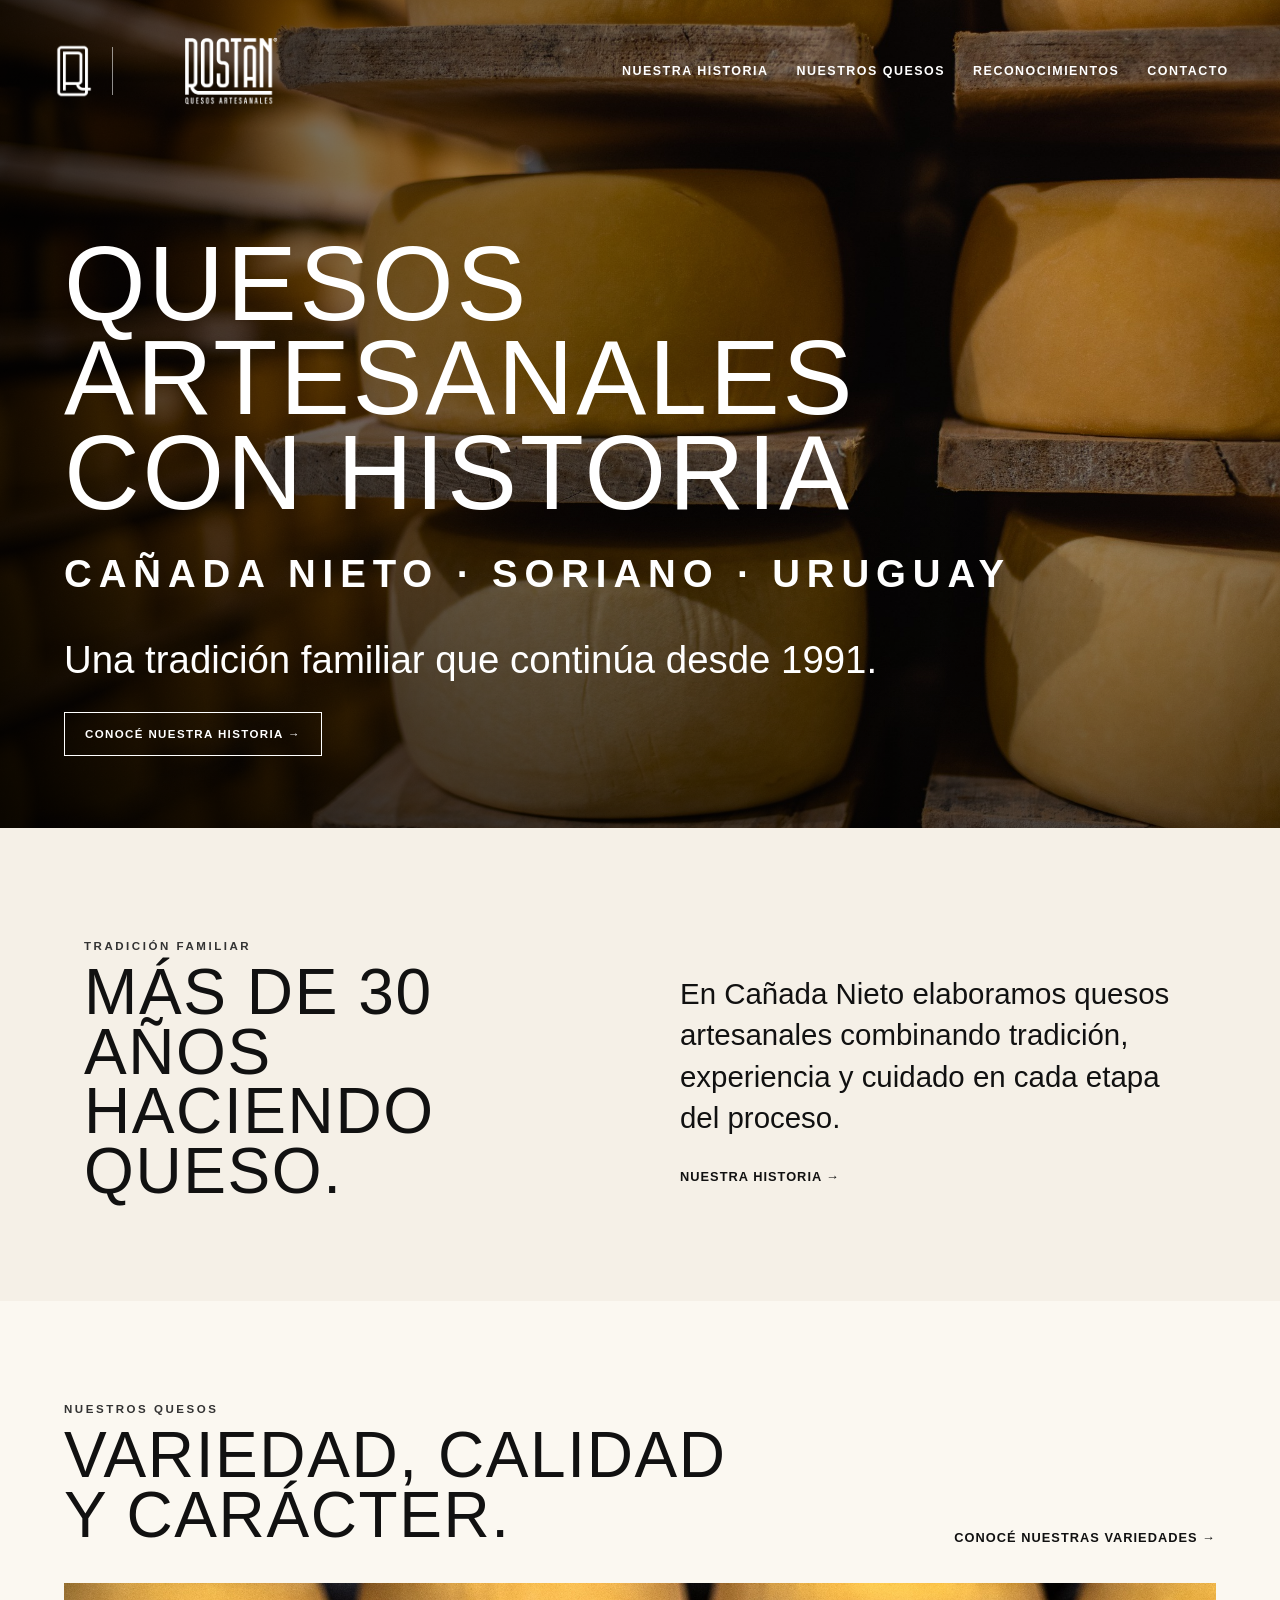
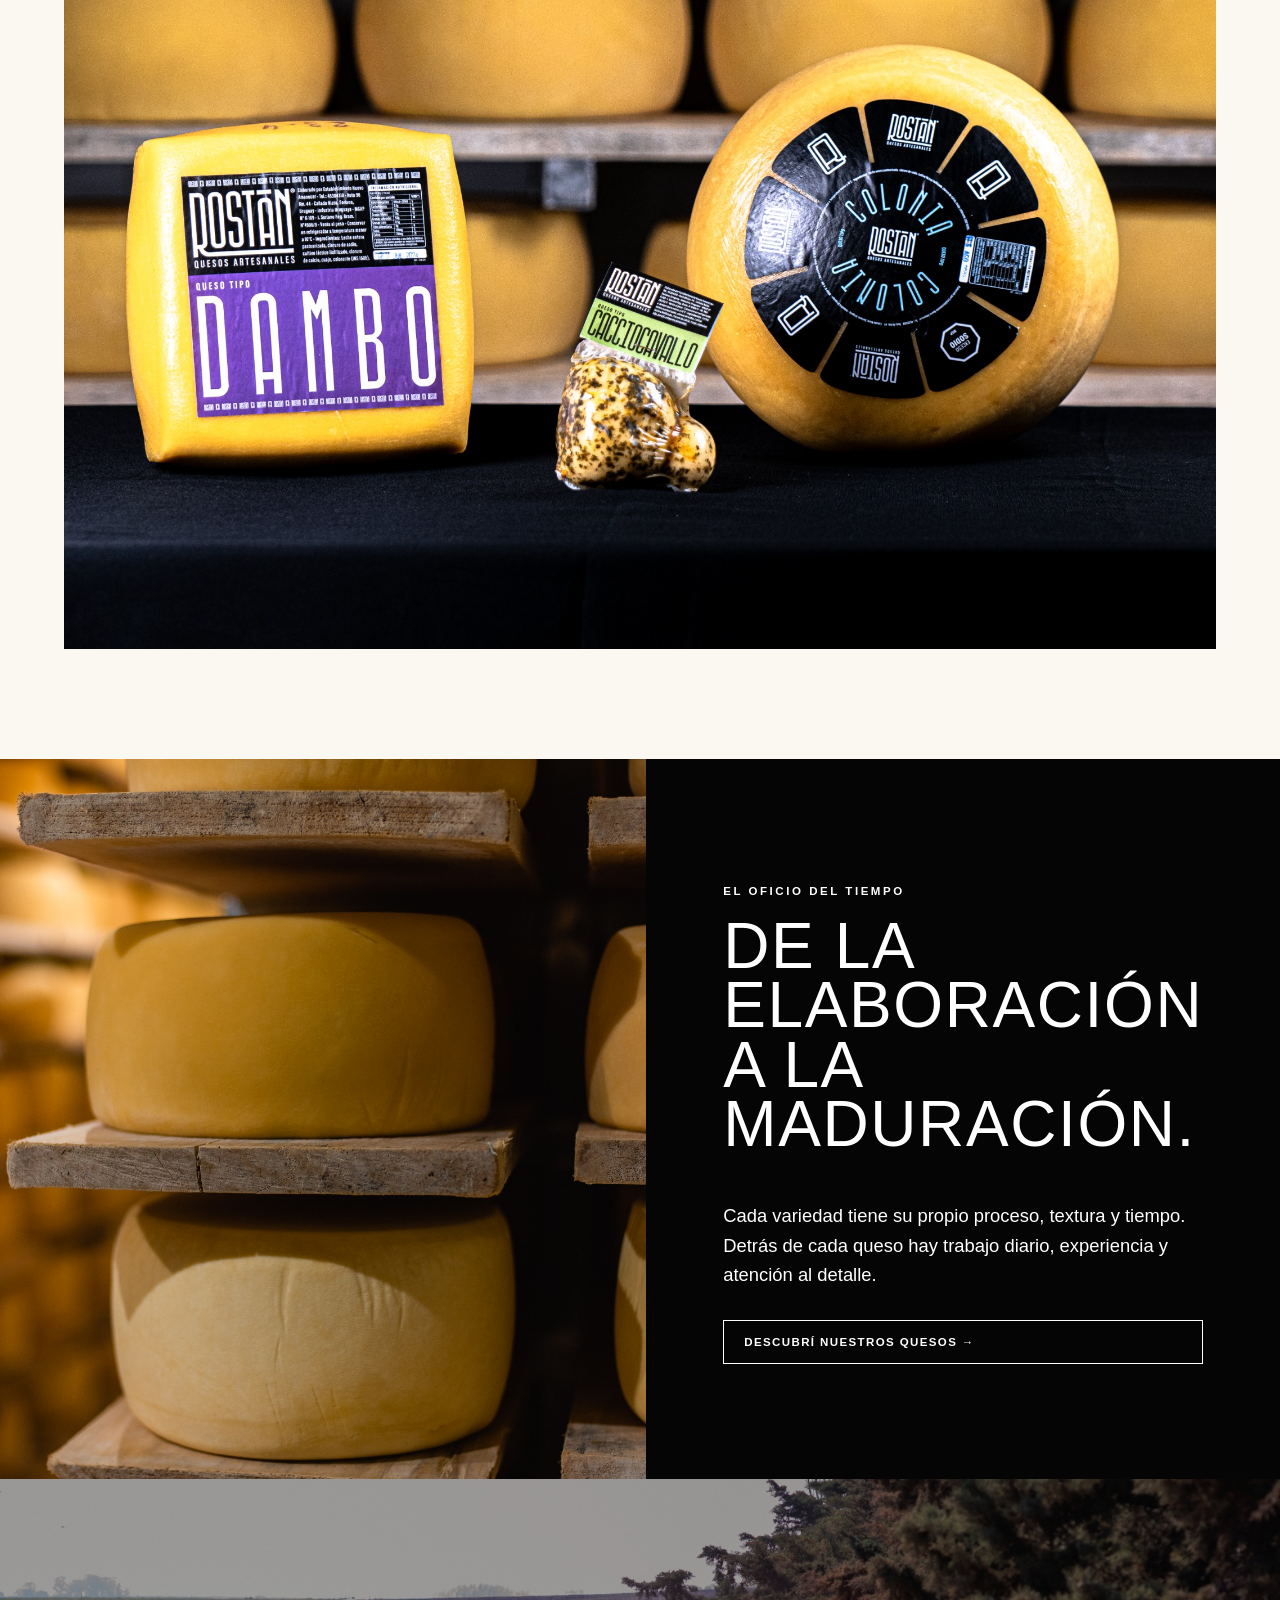
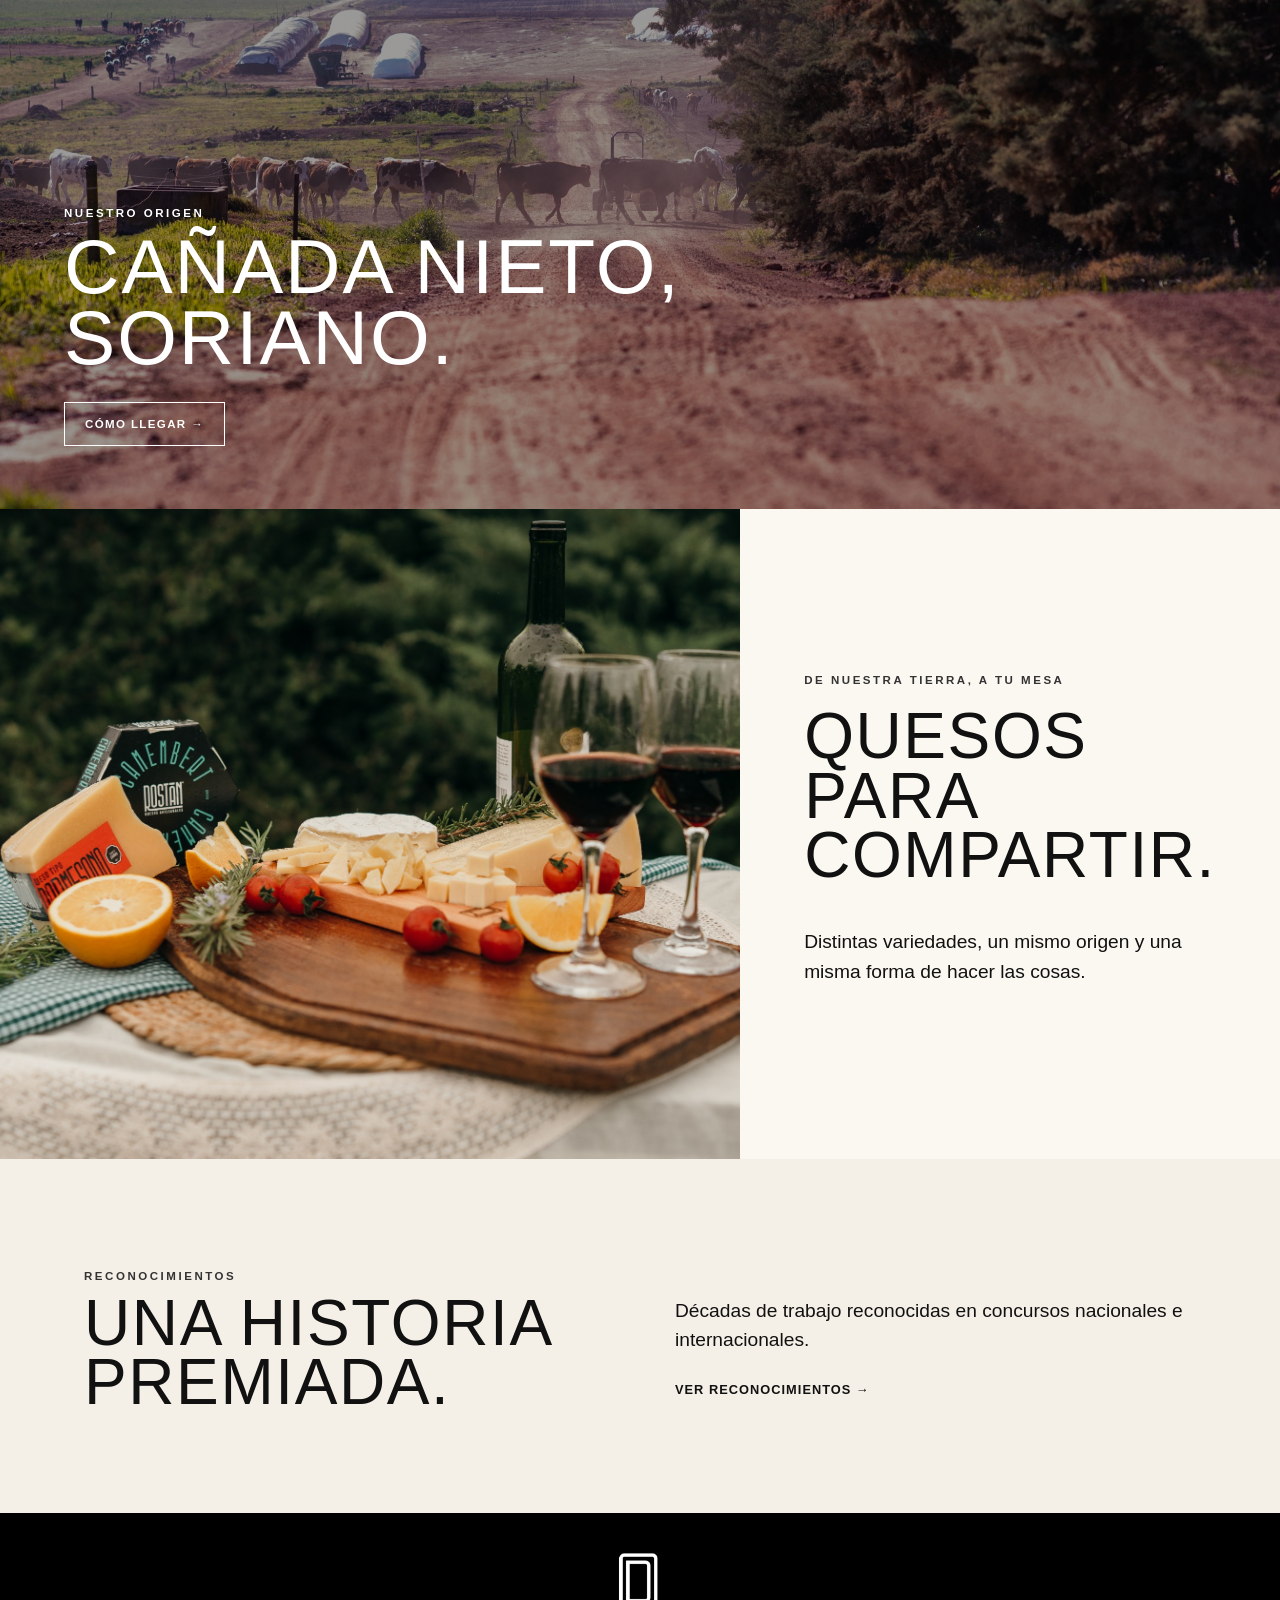
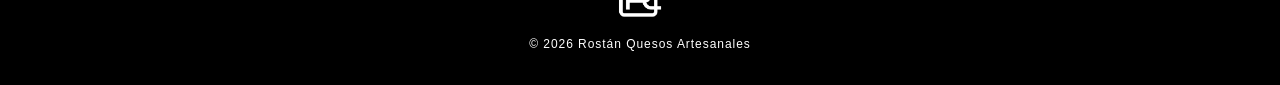
==== index.html @ 62762edc "act logo-3" ====
<!doctype html><html lang="es"><head><meta charset="utf-8"><meta name="viewport" content="width=device-width,initial-scale=1"><meta name="description" content="Rostán Quesos Artesanales — Cañada Nieto, Soriano, Uruguay."><link rel="stylesheet" href="styles.css?v=6.16"><title>Rostán | Quesos Artesanales</title></head><body class="v6"><header class="topbar"><a class="brand" href="index.html"><img class="brand-monogram" src="images/monogram-white.png" alt=""><span class="brand-divider" aria-hidden="true"></span><img class="brand-logo" src="images/logo-white.png" alt="Rostán Quesos Artesanales"></a><button class="menu" aria-label="Abrir menú">☰</button><nav><a href="historia.html">Nuestra historia</a><a href="quesos.html">Nuestros quesos</a><a href="premios.html">Reconocimientos</a><a href="contacto.html">Contacto</a></nav></header><main>
<section class="hero hero-v6"><div class="shade"></div><div class="hero-copy"><h1>QUESOS ARTESANALES<br>CON HISTORIA</h1><p class="hero-location">CAÑADA NIETO · SORIANO · URUGUAY</p><p class="hero-since">Una tradición familiar que continúa desde 1991.</p><a class="btn light" href="historia.html">Conocé nuestra historia →</a></div></section>
<section class="intro intro-v6"><div><p class="eyebrow dark">TRADICIÓN FAMILIAR</p><h2>MÁS DE 30 AÑOS<br>HACIENDO QUESO.</h2></div><div><p class="lead">En Cañada Nieto elaboramos quesos artesanales combinando tradición, experiencia y cuidado en cada etapa del proceso.</p><a class="text-link" href="historia.html">Nuestra historia →</a></div></section>
<section class="product-strip varieties-feature"><div class="strip-head"><div><p class="eyebrow dark">NUESTROS QUESOS</p><h2>VARIEDAD, CALIDAD<br>Y CARÁCTER.</h2></div><a class="text-link" href="quesos.html">Conocé nuestras variedades →</a></div><a class="varieties-feature-photo" href="quesos.html" aria-label="Conocé nuestras variedades"><img src="images/editorial/variedades-inicio-v68.jpg" alt="Quesos Rostán Dambo, Cacciocavallo y Colonia"></a></section>
<section class="craft-v6"><div class="craft-photo"><img src="images/editorial/maduracion-estanterias.jpg" alt="Quesos Rostán madurando en estanterías"></div><div class="craft-copy"><p class="eyebrow">EL OFICIO DEL TIEMPO</p><h2>DE LA ELABORACIÓN<br>A LA MADURACIÓN.</h2><p>Cada variedad tiene su propio proceso, textura y tiempo. Detrás de cada queso hay trabajo diario, experiencia y atención al detalle.</p><a class="btn light" href="quesos.html">Descubrí nuestros quesos →</a></div></section>
<section class="origin-v6"><img src="images/editorial/origen-canada-nieto.jpg" alt="Paisaje rural de Cañada Nieto"><div><p class="eyebrow">NUESTRO ORIGEN</p><h2>CAÑADA NIETO,<br>SORIANO.</h2><a class="btn light" href="contacto.html">Cómo llegar →</a></div></section>
<section class="table-v6"><img src="images/editorial/de-nuestra-tierra-a-tu-mesa.jpg" alt="Tabla con quesos Rostán"><div><p class="eyebrow dark">DE NUESTRA TIERRA, A TU MESA</p><h2>QUESOS PARA<br>COMPARTIR.</h2><p>Distintas variedades, un mismo origen y una misma forma de hacer las cosas.</p></div></section>
<section class="recognition-tease"><div><p class="eyebrow dark">RECONOCIMIENTOS</p><h2>UNA HISTORIA<br>PREMIADA.</h2></div><div><p>Décadas de trabajo reconocidas en concursos nacionales e internacionales.</p><a class="text-link" href="premios.html">Ver reconocimientos →</a></div></section>
</main><footer><img class="footer-monogram" src="images/monogram-white.png" alt="Monograma Rostán"><span>© 2026 Rostán Quesos Artesanales</span></footer><script src="script.js"></script></body></html>
---- styles.css ----
:root{--black:#050505;--cream:#f5f0e7;--paper:#fbf8f1;--warm:#ad7b4c;--yellow:#eadb31;--red:#ed332a;--green:#94a466;--ink:#151711;--gold:#b6752b;--max:1240px}
*{box-sizing:border-box}html{scroll-behavior:smooth}body{margin:0;background:var(--cream);color:#111;font-family:'Acumin Extra Condensed','Acumin Concept',Arial Narrow,Arial,sans-serif;font-weight:400}h1,h2,h3{margin:0;line-height:.93;text-transform:uppercase;letter-spacing:-.025em;font-family:'Rostan Sans','Acumin Extra Condensed','Acumin Concept',Arial Narrow,Arial,sans-serif;font-weight:400}h1{font-size:clamp(4rem,10vw,9rem)}h2{font-size:clamp(3rem,6vw,6rem)}h3{font-size:2.4rem}.eyebrow{font-size:.72rem;font-weight:800;letter-spacing:.22em}.dark{color:#333}.topbar{position:absolute;z-index:20;top:0;left:0;width:100%;display:flex;align-items:center;justify-content:space-between;padding:24px 4vw;color:white}.brand img{width:130px;height:70px;object-fit:contain}.topbar nav{display:flex;gap:28px}.topbar a{color:inherit;text-decoration:none;font-size:.78rem;text-transform:uppercase;letter-spacing:.12em}.menu{display:none;background:none;border:0;color:#fff;font-size:1.8rem}.hero{min-height:100svh;background:url('images/hero.jpg') center/cover no-repeat;position:relative;color:#fff;display:flex;align-items:flex-end}.shade{position:absolute;inset:0;background:linear-gradient(90deg,rgba(0,0,0,.78),rgba(0,0,0,.08) 70%),linear-gradient(0deg,rgba(0,0,0,.45),transparent 50%)}.hero-copy{position:relative;z-index:2;padding:0 5vw 8vh;max-width:1000px}.hero-copy>p:not(.eyebrow){font-size:clamp(1.5rem,3vw,2.5rem);margin:12px 0 30px}.btn{display:inline-block;padding:15px 20px;border:1px solid currentColor;text-transform:uppercase;letter-spacing:.12em;font-size:.72rem;text-decoration:none}.light{color:#fff}.intro,.awards{max-width:var(--max);margin:auto;padding:120px 5vw;display:grid;grid-template-columns:1fr 1fr;gap:80px;align-items:center}.lead{font-size:clamp(1.35rem,2.3vw,2rem);line-height:1.4}

/* Historia editorial */
.history-editorial{background:var(--paper);padding:110px max(4vw,24px) 100px;color:var(--ink)}.history-top{max-width:1440px;margin:0 auto;display:grid;grid-template-columns:minmax(0,.88fr) minmax(0,1.12fr);gap:64px;align-items:start}.history-kicker{color:var(--gold);margin:0 0 22px}.history-copy h2{font-size:clamp(3.2rem,5.8vw,6.6rem);text-transform:none;letter-spacing:-.055em;line-height:.88;margin-bottom:34px}.history-copy>p:not(.eyebrow){font-size:1.08rem;line-height:1.55;margin:0 0 16px;max-width:760px}.history-copy strong{font-weight:760}.history-closing{font-size:1.16rem!important;font-weight:650;margin-top:26px!important}.history-family{margin:0;align-self:start}.history-family img{width:100%;height:auto;display:block;object-fit:contain;border:1px solid rgba(182,117,43,.38);padding:6px;background:#fff}.history-family figcaption{text-align:center;font-size:.9rem;font-style:italic;margin-top:10px;color:#555}.history-archive{max-width:1440px;margin:64px auto 0;display:grid;grid-template-columns:repeat(5,minmax(0,1fr));gap:24px 20px;align-items:start}.archive-card{margin:0}.archive-card img{width:100%;height:230px;object-fit:cover;display:block;border:1px solid rgba(182,117,43,.35);padding:4px;background:#fff}.archive-card.portrait img{object-position:center 20%}.archive-card figcaption{padding:12px 4px 0}.archive-card figcaption span{display:block;color:var(--gold);font-size:1.42rem;font-weight:620;line-height:1.05;margin-bottom:6px}.archive-card figcaption small{display:block;font-size:.84rem;line-height:1.35;color:#444}.archive-card.wide{grid-column:span 1}

.feature{display:grid;grid-template-columns:1.15fr .85fr;background:#000;color:#fff}.feature img{width:100%;height:760px;object-fit:cover}.feature>div{padding:10vw 7vw;display:flex;flex-direction:column;justify-content:center}.feature p:not(.eyebrow){font-size:1.15rem;line-height:1.65;max-width:540px}.cheeses{padding:120px 5vw;max-width:var(--max);margin:auto}.section-head{margin-bottom:60px}.grid{display:grid;grid-template-columns:repeat(2,1fr);gap:20px}.card{background:#fff}.card img{width:100%;aspect-ratio:4/3;object-fit:cover;display:block}.card>div{padding:28px}.card p{line-height:1.5;min-height:48px}.card button{border:0;background:none;padding:12px 0;font-family:'Acumin Extra Condensed','Acumin Concept',Arial Narrow,Arial,sans-serif;font-weight:700;text-transform:uppercase;letter-spacing:.08em;cursor:pointer}.cheese-name{font-family:'Rostan Sans','Acumin Concept',Arial,sans-serif!important;font-weight:400!important;letter-spacing:.06em!important;text-transform:uppercase!important;line-height:.95!important}.grid .card h3.cheese-name{font-size:clamp(2.25rem,4vw,3.25rem)}.catalog{margin-top:50px;border-top:1px solid #aaa;padding-top:25px;font-size:1.1rem;line-height:1.6}.awards img{width:100%;max-height:700px;object-fit:cover}.awards p:not(.eyebrow){font-size:1.2rem;line-height:1.6}.contact{background:var(--warm);color:#fff;text-align:center;padding:120px 20px}.contact .mono{width:80px;height:100px;object-fit:contain;margin-bottom:25px}.contact h2{margin:20px 0}.small{opacity:.7}footer{background:#000;color:#fff;display:flex;justify-content:space-between;align-items:center;padding:40px 5vw;font-size:.75rem;letter-spacing:.08em}footer img{width:100px;height:60px;object-fit:contain}.modal{position:fixed;inset:0;background:rgba(0,0,0,.75);display:none;align-items:center;justify-content:center;padding:20px;z-index:100}.modal.show{display:flex}.modal-box{background:var(--cream);max-width:680px;max-height:88vh;overflow:auto;padding:50px;position:relative}.modal-box h2{font-size:4.1rem;margin:10px 0 30px}.modal-box p{line-height:1.6}.modal-box h4{text-transform:uppercase;letter-spacing:.08em;margin:28px 0 5px}.close{position:absolute;right:18px;top:12px;border:0;background:none;font-size:2.4rem;cursor:pointer}.catalog-intro{max-width:720px;font-size:1.1rem;line-height:1.6;margin-top:24px}.weights-note{margin-top:42px;padding-top:22px;border-top:1px solid #aaa;font-size:.9rem;font-style:italic}.modal-box #modal-pack{white-space:normal}.modal-box{scrollbar-width:thin}

@media(max-width:1050px){.history-top{grid-template-columns:1fr;gap:42px}.history-family{max-width:900px}.history-archive{grid-template-columns:repeat(3,minmax(0,1fr))}.archive-card img{height:250px}}
@media(max-width:760px){.topbar{padding:16px 18px}.brand img{width:100px;height:55px}.topbar nav{display:none;position:absolute;top:75px;left:0;right:0;background:#000;padding:25px;flex-direction:column}.topbar nav.open{display:flex}.menu{display:block}.hero{min-height:86svh;background-position:42% center}.hero-copy{padding:0 22px 55px}.intro,.awards{grid-template-columns:1fr;padding:80px 22px;gap:35px}.history-editorial{padding:76px 20px 70px}.history-copy h2{font-size:clamp(3rem,15vw,4.7rem);margin-bottom:26px}.history-copy>p:not(.eyebrow){font-size:1rem;line-height:1.58}.history-family img{padding:4px}.history-archive{grid-template-columns:repeat(2,minmax(0,1fr));gap:26px 14px;margin-top:44px}.archive-card img{height:190px}.archive-card figcaption span{font-size:1.2rem}.archive-card figcaption small{font-size:.78rem}.feature{grid-template-columns:1fr}.feature img{height:58vh}.feature>div{padding:70px 22px}.cheeses{padding:80px 22px}.grid{grid-template-columns:1fr}.card p{min-height:auto}.contact{padding:80px 22px}footer{gap:20px;flex-direction:column}.modal-box{padding:42px 24px}.modal-box h2{font-size:3.2rem}}
@media(max-width:470px){.history-archive{grid-template-columns:1fr}.archive-card img{height:auto;max-height:none;aspect-ratio:auto;object-fit:contain;background:#fff}.history-family figcaption{font-size:.82rem}.grid .card h3.cheese-name{font-size:2.6rem}}
/* V4 — páginas independientes */
h1,h2,h3,.section-head h2,.history-copy h1,.awards-page h1,.contact-page h1{font-family:'Rostan Sans','Acumin Concept',Arial,sans-serif;font-weight:400;letter-spacing:.025em}
.topbar.inner{position:relative;background:#000}.page-main{min-height:70vh}.text-link{color:#111;text-decoration:none;font-weight:700;text-transform:uppercase;letter-spacing:.08em;font-size:.8rem}
.history-editorial.standalone{padding-top:85px}.history-copy h1{font-size:clamp(3.2rem,5.8vw,6.6rem);text-transform:uppercase;line-height:.9;margin:0 0 34px}.history-archive.clean{grid-template-columns:repeat(4,minmax(0,1fr));gap:28px 20px}.history-archive.clean .archive-card img{height:280px}.history-archive.clean .archive-card figcaption{color:#333;font-size:.88rem;line-height:1.35;padding:10px 2px 0;font-style:italic}.history-archive.clean .archive-card:nth-child(1) img,.history-archive.clean .archive-card:nth-child(2) img{object-fit:contain;background:#fff}.history-archive.clean .archive-card:nth-child(6) img{object-position:center 35%}
.awards-page{max-width:1440px;margin:auto;padding:90px 5vw 120px}.awards-page>h1,.contact-page h1{font-size:clamp(4rem,8vw,8rem);line-height:.88;margin:14px 0 30px}.awards-lead{max-width:760px;font-size:1.3rem;line-height:1.55}.award-feature{margin:70px 0 90px;display:grid;grid-template-columns:1fr 1fr;gap:55px;align-items:center;background:#fff}.award-feature img{width:100%;height:620px;object-fit:cover}.award-feature>div{padding:45px}.award-feature h2{font-size:clamp(3rem,5vw,5.5rem);margin:10px 0 22px}.award-medal{font-size:1.45rem;font-weight:700}.timeline-title{font-size:clamp(2.4rem,4vw,4.5rem);margin:0 0 40px}.award-timeline{display:grid;grid-template-columns:repeat(3,1fr);border-top:1px solid #aaa}.award-year{padding:28px 28px 34px 0;border-bottom:1px solid #bbb}.award-year h3{font-size:2.7rem;margin-bottom:16px}.award-year ul{margin:0;padding-left:18px;line-height:1.6}.milk-award{margin-top:60px;padding:35px;border:1px solid #bbb;max-width:480px}.milk-award h3{font-size:3rem;margin:12px 0 5px}
.contact-page{max-width:1440px;margin:auto;padding:90px 5vw 120px;display:grid;grid-template-columns:.8fr 1.2fr;gap:70px;align-items:start}.location{font-size:1.2rem;line-height:1.6}.contact-links{margin-top:40px;border-top:1px solid #aaa}.contact-links a{display:block;color:#111;text-decoration:none;padding:18px 0;border-bottom:1px solid #aaa;font-size:1.08rem}.contact-links span{display:block;text-transform:uppercase;letter-spacing:.14em;font-size:.68rem;font-weight:800;margin-bottom:5px}.map-wrap iframe{width:100%;height:620px;border:0}.map-link{display:inline-block;margin-top:14px;color:#111;text-decoration:none;font-weight:700;text-transform:uppercase;letter-spacing:.08em;font-size:.8rem}
@media(max-width:900px){.history-archive.clean{grid-template-columns:repeat(2,1fr)}.award-feature,.contact-page{grid-template-columns:1fr}.award-feature img{height:auto}.award-timeline{grid-template-columns:repeat(2,1fr)}.map-wrap iframe{height:480px}}
@media(max-width:520px){.history-archive.clean{grid-template-columns:1fr}.history-archive.clean .archive-card img{height:auto;object-fit:contain}.award-timeline{grid-template-columns:1fr}.awards-page,.contact-page{padding:65px 22px 85px}.award-feature{margin:45px 0 65px}.award-feature>div{padding:25px}.map-wrap iframe{height:390px}}

/* V5 - sistema tipografico del manual de marca */
body{font-family:'Acumin Extra Condensed','Acumin Concept',Arial Narrow,Arial,sans-serif;font-stretch:extra-condensed;font-weight:400}
h1,h2,h3,.cheese-name,.modal-box h2,.timeline-title{font-family:'Rostan Sans','Acumin Extra Condensed','Acumin Concept',Arial Narrow,Arial,sans-serif;font-weight:400;font-stretch:normal}
.history-copy h2{text-transform:uppercase;letter-spacing:-.025em}
.eyebrow,.topbar a,.btn,.card button,.map-link{font-family:'Acumin Extra Condensed','Acumin Concept',Arial Narrow,Arial,sans-serif;font-stretch:extra-condensed;font-weight:700}
.lead,.history-copy>p:not(.eyebrow),.catalog-intro,.card p,.modal-box p,.awards-lead,.award-year li,.contact-page,.location{font-weight:400;font-stretch:extra-condensed}
.history-family figcaption,.archive-card figcaption{font-weight:300;font-stretch:extra-condensed}
.award-year h3,.award-medal{font-family:'Acumin Extra Condensed','Acumin Concept',Arial Narrow,Arial,sans-serif;font-stretch:extra-condensed;font-weight:800}

/* V5 - colores oficiales del manual de marca */
:root{--p-black:#000000;--p-2975:#9FD9E7;--p-299:#0080AF;--p-527:#633F7F;--p-warm-red:#E6332A;--p-151:#FF8000;--p-487:#F5A98F;--p-729:#A3764C;--p-5777:#94A466;--p-604:#EADD41}
.card{position:relative;overflow:hidden;border-top:8px solid var(--cheese-color,#000)}
.card .cheese-name{color:var(--cheese-color,#111)}
.card button{color:var(--cheese-color,#111)}
.card button:hover{text-decoration:underline}
.card[data-cheese="cacciocavallo"]{--cheese-color:var(--p-5777)}
.card[data-cheese="camembert"]{--cheese-color:var(--p-299)}
.card[data-cheese="colonia"]{--cheese-color:var(--p-2975)}
.card[data-cheese="cremoso"]{--cheese-color:var(--p-151)}
.card[data-cheese="cuartirolo"]{--cheese-color:var(--p-warm-red)}
.card[data-cheese="dambo"]{--cheese-color:var(--p-527)}
.card[data-cheese="gruyere"]{--cheese-color:var(--p-604)}
.card[data-cheese="maasdam"]{--cheese-color:var(--p-487)}
.card[data-cheese="magro"]{--cheese-color:var(--p-2975)}
.card[data-cheese="muzarella"]{--cheese-color:var(--p-487)}
.card[data-cheese="parmesano"]{--cheese-color:var(--p-warm-red)}
.card[data-cheese="parrillero"]{--cheese-color:var(--p-527)}
.card[data-cheese="pepato"]{--cheese-color:var(--p-5777)}
.card[data-cheese="sardo-oregano"]{--cheese-color:var(--p-5777)}
.card[data-cheese="sbrinz"]{--cheese-color:var(--p-729)}
.card[data-cheese="torta-brie"]{--cheese-color:var(--p-299)}
.modal-box{border-top:10px solid var(--modal-color,#000)}
.modal-box #modal-title{color:var(--modal-color,#111)}

/* Historia: archivo limpio, ocho fotos pares */
.history-archive.clean{grid-template-columns:repeat(4,minmax(0,1fr));gap:34px 22px}
.history-archive.clean .archive-card img{height:260px;border:0;padding:0;background:transparent}
.history-archive.clean .archive-card figcaption{padding:10px 0 0;color:#333;font-size:.96rem;line-height:1.2}

/* dos presentaciones del Dambo dentro de una sola variedad */
.dambo-pair{display:grid;grid-template-columns:1fr 1fr;gap:0}
.dambo-pair img{width:100%;height:100%;aspect-ratio:4/3;object-fit:cover}

@media(max-width:900px){.history-archive.clean{grid-template-columns:repeat(2,minmax(0,1fr))}.history-archive.clean .archive-card img{height:240px}}
@media(max-width:560px){.history-archive.clean{grid-template-columns:1fr}.history-archive.clean .archive-card img{height:auto;aspect-ratio:auto}.dambo-pair{grid-template-columns:1fr 1fr}}

/* V5.1 — nombres de variedades: Rostan Sans en mayúsculas */
.grid .card h3.cheese-name,
.modal-box #modal-title {
  font-family: 'Rostan Sans', 'Acumin Extra Condensed', 'Acumin Concept', Arial Narrow, Arial, sans-serif !important;
  font-weight: 400 !important;
  font-stretch: normal !important;
  text-transform: uppercase !important;
  letter-spacing: .045em !important;
}

/* V5.2 — títulos de variedades trazados desde Rostán Sans (sin depender de la fuente instalada) */
.sr-only{position:absolute!important;width:1px!important;height:1px!important;padding:0!important;margin:-1px!important;overflow:hidden!important;clip:rect(0,0,0,0)!important;white-space:nowrap!important;border:0!important}
.cheese-name{display:block}
.cheese-title-mark{display:block;width:min(100%,560px);height:58px;background:var(--cheese-color,#111);-webkit-mask-image:var(--title-svg);mask-image:var(--title-svg);-webkit-mask-repeat:no-repeat;mask-repeat:no-repeat;-webkit-mask-position:left center;mask-position:left center;-webkit-mask-size:contain;mask-size:contain}
.modal-title-mark{height:76px;background:var(--modal-color,#111);margin:8px 0 22px}
.grid .card h3.cheese-name{font-size:0;margin:0 0 12px}
.modal-box #modal-title{font-size:0;margin:10px 0 20px}

/* Historia — título contenido dentro de su columna */
.history-copy h1{font-size:clamp(3rem,4.7vw,5.35rem);line-height:.91;letter-spacing:.015em;overflow-wrap:normal;word-break:normal}

/* Fotos históricas — el margen de los escaneos se integra con el crema de la web */
.history-editorial,.history-archive.clean .archive-card img,.history-family img{background:var(--paper)}
.history-family img{border-color:rgba(182,117,43,.25)}

@media(max-width:760px){.cheese-title-mark{height:54px}.modal-title-mark{height:64px}.history-copy h1{font-size:clamp(2.8rem,13vw,4.4rem)}}


/* V5.3 — nombres visibles: SVG trazado directamente con Rostán Sans */
.cheese-name{display:block;margin:0 0 12px!important;font-size:0!important}
.cheese-title-mark,.modal-title-mark{display:none!important}
.cheese-title-img{display:block;width:auto;max-width:100%;height:58px;object-fit:contain;object-position:left center}
.modal-title-img{height:76px;margin:8px 0 22px}
@media(max-width:760px){.cheese-title-img{height:54px}.modal-title-img{height:64px}}

/* V5.4 — correcciones finales de esta ronda */
.contact-page h1{font-size:clamp(3rem,5.3vw,5.7rem);line-height:.9}
.cheese-title-img{height:58px;max-width:100%;object-fit:contain;object-position:left center}
@media(max-width:760px){.contact-page h1{font-size:clamp(2.7rem,11vw,4.1rem)}.cheese-title-img{height:52px}}

/* V6 — dirección híbrida editorial premium + sistema cromático de variedades */
.v6{background:#f5f0e7}.hero-v6{background-image:url('images/editorial/maduracion-estanterias.jpg');min-height:92svh}.hero-v6 .hero-copy{max-width:1080px}.hero-v6 h1{font-size:clamp(4rem,8.2vw,8rem);line-height:.9}.intro-v6{padding-top:100px;padding-bottom:100px}.intro-v6 h2{font-size:clamp(3rem,5vw,5.4rem)}
.product-strip{padding:90px 5vw 110px;background:#fbf8f1}.strip-head{max-width:1240px;margin:0 auto 38px;display:flex;align-items:end;justify-content:space-between;gap:30px}.strip-head h2{font-size:clamp(3rem,5vw,5rem)}.strip-grid{max-width:1240px;margin:auto;display:grid;grid-template-columns:repeat(4,1fr);gap:4px}.strip-card{display:block;text-decoration:none;color:#fff;background:#000;overflow:hidden}.strip-card img{width:100%;aspect-ratio:1/1;object-fit:cover;display:block}.strip-card span{display:block;padding:18px 16px 15px;font-family:'Rostan Sans','Arial Narrow',sans-serif;font-size:2.1rem;line-height:1;text-transform:uppercase}.c-colonia span{background:#0080AF}.c-dambo span{background:#633F7F}.c-cremoso span{background:#FF8000}.c-gruyere span{background:#D5BE00;color:#111}
.craft-v6{display:grid;grid-template-columns:1.15fr .85fr;background:#050505;color:#fff}.craft-photo img{width:100%;height:720px;object-fit:cover;display:block}.craft-copy{padding:8vw 6vw;display:flex;flex-direction:column;justify-content:center}.craft-copy h2{font-size:clamp(3rem,5vw,5.4rem);margin:8px 0 28px}.craft-copy p:not(.eyebrow){font-size:1.15rem;line-height:1.6;max-width:520px;margin-bottom:30px}
.origin-v6{height:70vh;min-height:560px;position:relative;color:#fff;overflow:hidden}.origin-v6 img{width:100%;height:100%;object-fit:cover;display:block;filter:brightness(.62)}.origin-v6>div{position:absolute;left:5vw;bottom:7vh}.origin-v6 h2{font-size:clamp(3.5rem,6vw,6.4rem);margin:10px 0 28px}
.table-v6{display:grid;grid-template-columns:1.25fr .75fr;background:#fbf8f1}.table-v6 img{width:100%;height:650px;object-fit:cover;display:block}.table-v6>div{padding:7vw 5vw;display:flex;flex-direction:column;justify-content:center}.table-v6 h2{font-size:clamp(3rem,5vw,5rem);margin:10px 0 22px}.table-v6 p:not(.eyebrow){font-size:1.2rem;line-height:1.55}.recognition-tease{max-width:1240px;margin:auto;padding:100px 5vw;display:grid;grid-template-columns:1fr 1fr;gap:70px;align-items:end}.recognition-tease h2{font-size:clamp(3rem,5vw,5rem)}.recognition-tease>div:last-child{font-size:1.2rem;line-height:1.5;padding-bottom:10px}
.award-2022{grid-column:span 2;display:grid;grid-template-columns:.8fr 1.2fr;gap:28px;padding-right:0!important}.award-2022 img{width:100%;height:100%;min-height:330px;object-fit:cover}.award-photo-year{border-top:7px solid #EADD41}
.cheese-title-img{height:54px!important;width:auto!important;max-width:100%!important;object-fit:contain!important;object-position:left center!important}
.history-archive.clean .archive-card img{background:var(--paper)!important}
@media(max-width:900px){.strip-grid{grid-template-columns:repeat(2,1fr)}.craft-v6,.table-v6{grid-template-columns:1fr}.craft-photo img,.table-v6 img{height:55vh}.award-2022{grid-column:span 2;grid-template-columns:1fr}.award-2022 img{height:auto}.recognition-tease{grid-template-columns:1fr;gap:25px}}
@media(max-width:560px){.hero-v6 h1{font-size:3.5rem}.strip-head{align-items:start;flex-direction:column}.strip-grid{grid-template-columns:1fr 1fr}.strip-card span{font-size:1.45rem;padding:13px 10px}.craft-photo img,.table-v6 img{height:48vh}.origin-v6{min-height:500px}.award-2022{grid-column:span 1}.recognition-tease{padding:75px 22px}.cheese-title-img{height:46px!important}}


/* V6.1 — correcciones de revisión */
/* Inicio: logo protagonista y ubicación separada del logo/texto */
.hero-v6 .hero-copy{display:flex;flex-direction:column;align-items:flex-start;justify-content:flex-end;padding-top:155px}
.hero-logo-large{width:clamp(190px,20vw,330px);height:auto;object-fit:contain;margin:0 0 34px;filter:none}
.hero-v6 h1{margin:0 0 20px}
.hero-location{font-family:'Acumin Extra Condensed','Acumin Concept',Arial Narrow,Arial,sans-serif;font-weight:700;letter-spacing:.18em;text-transform:uppercase;font-size:.92rem;margin:0 0 14px}
.hero-since{margin:0 0 28px;font-size:1.08rem}

/* Quesos: producto entero, centrado, sin recortes; mismo tamaño visual de nombres */
.grid .card>img{width:100%;aspect-ratio:4/3;object-fit:contain!important;object-position:center center!important;background:#f7f2e9;padding:18px;box-sizing:border-box}
.grid .card[data-cheese="dambo"]>img{object-fit:contain!important;object-position:center!important}
.grid .card h3.cheese-name{min-height:76px;display:flex;align-items:center;margin-bottom:12px!important}
.grid .card .cheese-title-img{height:68px!important;width:auto!important;max-width:none!important;object-fit:contain!important;object-position:left center!important}
.modal-title-img{height:76px!important}

/* Historia: escaneos nuevos sin marcos blancos artificiales */
.history-archive.clean .archive-card img{background:var(--paper)!important;border:0!important;padding:0!important;object-fit:contain!important;object-position:center!important}

@media(max-width:760px){
 .hero-v6 .hero-copy{padding-top:120px}
 .hero-logo-large{width:190px;margin-bottom:24px}
 .hero-location{font-size:.78rem;letter-spacing:.13em}
 .grid .card h3.cheese-name{min-height:64px}
 .grid .card .cheese-title-img{height:58px!important}
 .grid .card>img{padding:12px}
}

/* V6.2 — revisión visual en la web real */
/* Todos los nombres de variedades usan exactamente la misma altura visual,
   un poco más grande, y quedan centrados dentro de cada ficha. */
.grid .card h3.cheese-name{
  min-height:92px;
  display:flex;
  align-items:center;
  justify-content:center;
  margin:0 0 14px!important;
  overflow:visible;
}
.grid .card .cheese-title-img{
  display:block!important;
  height:78px!important;
  width:auto!important;
  max-width:100%!important;
  margin:0 auto!important;
  object-fit:contain!important;
  object-position:center center!important;
  flex:0 0 auto;
}
.modal-box #modal-title{
  display:flex;
  justify-content:center;
}
.modal-title-img{
  height:84px!important;
  width:auto!important;
  max-width:100%!important;
  margin:8px auto 22px!important;
  object-position:center center!important;
}
@media(max-width:760px){
  .grid .card h3.cheese-name{min-height:76px}
  .grid .card .cheese-title-img{height:64px!important}
  .modal-title-img{height:70px!important}
}


/* V6.3 — fotos de producto a sangre, centrando el queso dentro del encuadre */
/* La foto vuelve a ocupar todo el ancho de la tarjeta. El encuadre se ajusta
   individualmente para que el producto quede visualmente centrado y no se corte. */
.grid .card>img{
  width:100%;
  aspect-ratio:4/3;
  display:block;
  object-fit:cover!important;
  padding:0!important;
  background:transparent!important;
  box-sizing:border-box;
}
.grid .card[data-cheese="cacciocavallo"]>img{object-position:50% 64%!important}
.grid .card[data-cheese="camembert"]>img{object-position:50% 58%!important}
.grid .card[data-cheese="colonia"]>img{object-position:50% 62%!important}
.grid .card[data-cheese="cremoso"]>img{object-position:50% 62%!important}
.grid .card[data-cheese="cuartirolo"]>img{object-position:50% 64%!important}
.grid .card[data-cheese="dambo"]>img{object-position:50% 62%!important}
.grid .card[data-cheese="gruyere"]>img{object-position:50% 60%!important}
.grid .card[data-cheese="maasdam"]>img{object-position:50% 72%!important}
.grid .card[data-cheese="magro"]>img{object-position:50% 58%!important}
.grid .card[data-cheese="muzarella"]>img{object-position:50% 60%!important}
.grid .card[data-cheese="parmesano"]>img{object-position:50% 56%!important}
.grid .card[data-cheese="parrillero"]>img{object-position:50% 56%!important}
.grid .card[data-cheese="pepato"]>img{object-position:50% 64%!important}
.grid .card[data-cheese="sbrinz"]>img{object-position:50% 64%!important}
.grid .card[data-cheese="sardo-oregano"]>img{object-position:50% 50%!important}
.grid .card[data-cheese="torta-brie"]>img{object-position:50% 58%!important}

@media(max-width:760px){
  .grid .card>img{padding:0!important}
}

/* V6.4 — Inicio: una sola imagen para presentar las variedades */
.varieties-feature-photo{display:block;width:100%;overflow:hidden;text-decoration:none;background:#111}
.varieties-feature-photo img{display:block;width:100%;height:clamp(360px,52vw,720px);object-fit:cover;object-position:center 53%}
@media(max-width:700px){.varieties-feature-photo img{height:62vw;min-height:270px;object-position:center center}}

/* V6.5 — ajustes de revisión */
/* Nombres: misma altura real para TODAS las variedades. Se permite que los nombres
   largos ocupen el ancho del padding sin reducir automáticamente la marca. */
.grid .card h3.cheese-name{
  min-height:84px;
  display:flex;
  align-items:center;
  justify-content:center;
  overflow:visible;
}
.grid .card .cheese-title-img{
  height:70px!important;
  width:auto!important;
  max-width:none!important;
  margin:0 auto!important;
  object-fit:contain!important;
  object-position:center center!important;
}

/* Encuadres individualizados: la foto llena el espacio y el queso queda centrado. */
.grid .card[data-cheese="cremoso"]>img{object-position:50% 45%!important}
.grid .card[data-cheese="dambo"]>img{object-position:50% 55%!important}

/* Reconocimientos: galería editorial 2022 + archivo de primeras Catas. */
.award-2022{grid-template-columns:.72fr 1.28fr;align-items:stretch}
.award-2022-copy{padding-right:8px}
.award-gallery{display:grid;gap:8px;min-width:0}
.award-gallery-2022{grid-template-columns:repeat(2,minmax(0,1fr));grid-template-rows:repeat(2,220px)}
.award-gallery-2022 img{width:100%;height:100%!important;min-height:0!important;object-fit:cover;display:block}
.award-2006{grid-column:span 2;display:grid;grid-template-columns:.62fr 1.38fr;gap:28px;padding-right:0!important;align-items:start}
.award-history-photo{margin:0}
.award-history-photo img{width:100%;height:330px;object-fit:cover;display:block}
.award-history-photo figcaption,.award-history-feature figcaption{font-size:.82rem;line-height:1.35;color:#555;margin-top:8px;font-style:italic}
.award-history-feature{grid-column:span 1;padding:28px 28px 34px 0;border-bottom:1px solid #bbb}
.award-history-feature figure{margin:0}
.award-history-feature img{width:100%;height:330px;object-fit:cover;display:block}

@media(max-width:900px){
  .award-gallery-2022{grid-template-rows:repeat(2,190px)}
  .award-2006{grid-column:span 2;grid-template-columns:1fr}
  .award-history-feature{grid-column:span 2}
}
@media(max-width:760px){
  .grid .card .cheese-title-img{height:64px!important;max-width:none!important}
  .grid .card h3.cheese-name{min-height:78px}
}
@media(max-width:560px){
  .award-gallery-2022{grid-template-columns:1fr;grid-template-rows:none}
  .award-gallery-2022 img{height:auto!important;aspect-ratio:4/3}
  .award-2006,.award-history-feature{grid-column:span 1}
  .award-history-photo img,.award-history-feature img{height:auto;aspect-ratio:4/3}
}

/* V6.6 — corrección definitiva de escala de nombres de variedades.
   Todos usan EXACTAMENTE la misma altura; ningún nombre se autoescala por longitud. */
.grid .card .cheese-title-img{
  height:64px!important;
  width:auto!important;
  max-width:none!important;
  min-width:0!important;
  object-fit:none!important;
  margin:0 auto!important;
}
.grid .card h3.cheese-name{
  min-height:82px!important;
  overflow:visible!important;
}
/* En ventanas angostas, el tamaño común se reduce para que incluso SARDO CON ORÉGANO
   entre completo. La reducción es idéntica para TODOS los nombres. */
@media(max-width:760px){
  .grid .card .cheese-title-img{height:40px!important;width:auto!important;max-width:none!important}
  .grid .card h3.cheese-name{min-height:58px!important}
}

/* V6.7 — títulos de variedades: mismo tamaño REAL y sin recortes.
   Cada PNG usa el mismo lienzo y la misma altura de letra; por eso todos escalan igual. */
.grid .card h3.cheese-name{
  min-height:82px!important;
  display:flex!important;
  align-items:center!important;
  justify-content:center!important;
  overflow:visible!important;
}
.grid .card .cheese-title-img{
  display:block!important;
  width:min(100%,440px)!important;
  height:auto!important;
  max-width:440px!important;
  object-fit:contain!important;
  object-position:center!important;
  margin:0 auto!important;
}
.modal-title-img{
  width:min(100%,520px)!important;
  height:auto!important;
  max-width:520px!important;
  object-fit:contain!important;
}
@media(max-width:760px){
  .grid .card h3.cheese-name{min-height:72px!important}
  .grid .card .cheese-title-img{width:min(100%,440px)!important;height:auto!important;max-width:440px!important}
}

/* V6.8 — refinamientos de Inicio y catálogo */
/* Hero: una sola presencia de marca. */
.hero-v6 .hero-logo-large{display:none!important}
.hero-v6 .hero-copy{padding-top:150px!important}

/* Inicio / variedades: nueva fotografía, sin lista de quesos. */
.varieties-feature-photo img{
  object-position:center 52%!important;
}

/* Tarjetas más compactas: mantenemos aire, pero sin un gran bloque vacío. */
.grid .card>div{
  padding:20px 28px 22px!important;
}
.grid .card h3.cheese-name{
  min-height:70px!important;
  margin:0 0 6px!important;
}
.grid .card .cheese-title-img{
  width:min(100%,440px)!important;
  max-width:440px!important;
  height:auto!important;
}
.grid .card p{
  margin:4px 0 6px!important;
  min-height:0!important;
}
.grid .card button{
  padding:8px 0 2px!important;
}

/* Fotos: a sangre, pero con el producto dentro del encuadre. */
.grid .card{isolation:isolate}
.grid .card>img{
  transform-origin:center center;
}
/* Dambo: la horma con cáscara tiene ahora una presencia visual comparable al Cuartirolo. */
.grid .card[data-cheese="dambo"]>img{
  object-position:50% 52%!important;
  transform:scale(1.34);
}
/* Afinado de encuadres de las variedades que podían quedar al borde. */
.grid .card[data-cheese="maasdam"]>img{object-position:50% 66%!important}
.grid .card[data-cheese="cuartirolo"]>img{object-position:50% 60%!important}
.grid .card[data-cheese="cremoso"]>img{object-position:50% 50%!important}
.grid .card[data-cheese="cacciocavallo"]>img{object-position:50% 60%!important}
.grid .card[data-cheese="pepato"]>img{object-position:50% 58%!important}
.grid .card[data-cheese="sbrinz"]>img{object-position:50% 58%!important}

@media(max-width:760px){
  .hero-v6 .hero-copy{padding-top:110px!important}
  .grid .card>div{padding:18px 20px 20px!important}
  .grid .card h3.cheese-name{min-height:64px!important}
}

/* V6.9 — corrección del espacio blanco alrededor de los nombres de quesos.
   La regla general .card img aplicaba aspect-ratio:4/3 también a los PNG de títulos,
   generando un lienzo visual enorme. Los títulos recuperan su proporción natural. */
.grid .card .cheese-title-img{
  aspect-ratio:auto!important;
  width:min(100%,440px)!important;
  height:auto!important;
  max-width:440px!important;
  object-fit:contain!important;
  margin:0 auto!important;
}
.grid .card h3.cheese-name{
  min-height:0!important;
  height:auto!important;
  margin:0 0 8px!important;
  padding:0!important;
}
.grid .card>div{
  padding:18px 28px 20px!important;
}
.grid .card p{
  margin:6px 0 4px!important;
}
.grid .card button{
  padding:7px 0 0!important;
}
@media(max-width:760px){
  .grid .card h3.cheese-name{min-height:0!important}
  .grid .card>div{padding:16px 20px 18px!important}
}

/* V6.10 — encuadres consistentes de Cuartirolo y Dambo */
.grid .card[data-cheese="cuartirolo"]>img,
.grid .card[data-cheese="dambo"]>img{
  width:100%!important;
  aspect-ratio:4/3!important;
  object-fit:cover!important;
  object-position:center center!important;
  padding:0!important;
  background:#000!important;
}

/* V6.11 — todas las fotos del catálogo tienen exactamente la misma dimensión.
   El encuadre individual puede variar, pero el rectángulo visible siempre es 4:3. */
.grid .card{
  overflow:hidden!important;
}
.grid .card>img{
  display:block!important;
  width:100%!important;
  height:auto!important;
  aspect-ratio:4/3!important;
  object-fit:cover!important;
  padding:0!important;
  margin:0!important;
  transform:none!important;
  background:#000!important;
}
/* Cuartirolo y Dambo ya usan recortes 4:3 preparados para mostrar la horma completa. */
.grid .card[data-cheese="cuartirolo"]>img,
.grid .card[data-cheese="dambo"]>img{
  width:100%!important;
  height:auto!important;
  aspect-ratio:4/3!important;
  object-fit:cover!important;
  object-position:center center!important;
  transform:none!important;
}


/* V6.12 — pasada específica mobile: navegación + prevención de recortes */
html,body{max-width:100%;overflow-x:hidden}
img,iframe{max-width:100%}
body.modal-open{overflow:hidden}

@media(max-width:760px){
  .topbar{z-index:1000}
  .topbar.inner{position:relative}
  .menu{display:block;position:relative;z-index:1002;min-width:44px;min-height:44px;padding:4px 8px;line-height:1;color:#fff;cursor:pointer}
  .topbar nav{
    display:none;position:absolute;z-index:1001;top:100%;left:0;right:0;width:100%;
    background:#000;padding:18px 22px 24px;flex-direction:column;gap:0;
    box-shadow:0 12px 24px rgba(0,0,0,.22)
  }
  .topbar nav.open{display:flex}
  .topbar nav a{display:block;width:100%;padding:13px 0;border-bottom:1px solid rgba(255,255,255,.18);font-size:.84rem}
  .topbar nav a:last-child{border-bottom:0}

  h1,h2,h3,.history-copy h1,.awards-page>h1,.contact-page h1,.timeline-title{overflow-wrap:break-word;word-break:normal}
  .history-copy h1,.awards-page>h1,.contact-page h1{font-size:clamp(2.8rem,14vw,4.5rem);line-height:.92}
  .section-head h2{font-size:clamp(2.7rem,13vw,4.2rem);line-height:.92}

  .history-top,.history-copy,.history-family,.history-archive.clean,
  .award-feature,.award-timeline,.award-year,.award-2022,.award-gallery,
  .contact-page,.contact-info,.map-wrap,.grid,.card{min-width:0;max-width:100%}

  .history-family img{width:100%;height:auto;object-fit:contain}
  .history-archive.clean{grid-template-columns:1fr!important}
  .history-archive.clean .archive-card img{width:100%;height:auto!important;max-height:none!important;object-fit:contain!important}

  .award-timeline{grid-template-columns:1fr!important}
  .award-feature{grid-template-columns:1fr!important;gap:0}
  .award-feature img{width:100%;height:auto;max-height:none;object-fit:contain}
  .award-feature>div{padding:24px 20px 28px}
  .award-2022,.award-2006{grid-column:auto!important;grid-template-columns:1fr!important}
  .award-history-feature{grid-column:auto!important}
  .award-gallery-2022{grid-template-columns:1fr!important;grid-template-rows:none!important}
  .award-gallery-2022 img,.award-history-photo img,.award-history-feature img{width:100%;height:auto!important;aspect-ratio:auto!important;object-fit:contain!important}
  .award-year{padding-right:0}

  .contact-page{grid-template-columns:1fr!important;gap:42px}
  .contact-links a{overflow-wrap:anywhere;word-break:break-word}
  .map-wrap iframe{width:100%;height:360px}

  .modal{padding:12px;align-items:flex-start;overflow-y:auto}
  .modal-box{width:100%;max-width:100%;max-height:none;margin:12px 0;padding:42px 20px 28px;overflow:visible}
  .modal-title-img{max-width:100%!important;width:100%!important;height:auto!important}
  .close{position:absolute;right:10px;top:6px;min-width:44px;min-height:44px}
}

@media(max-width:420px){
  .topbar{padding:12px 14px}
  .brand img{width:92px;height:50px}
  .hero-copy{padding-left:18px;padding-right:18px}
  .history-editorial,.cheeses,.awards-page,.contact-page{padding-left:18px!important;padding-right:18px!important}
  .grid .card>div{padding-left:16px!important;padding-right:16px!important}
  .grid .card .cheese-title-img{max-width:100%!important;width:100%!important;height:auto!important}
  footer{padding-left:18px;padding-right:18px;text-align:center}
}
\n\n/* V6.13 — ajustes finos de títulos en celular: nunca cortar palabras */
.keep-word{white-space:nowrap}

@media(max-width:760px){
  /* Nunca partir palabras dentro de títulos. */
  h1,h2,h3,.history-copy h1,.awards-page>h1,.contact-page h1,.timeline-title{
    overflow-wrap:normal!important;
    word-break:normal!important;
    hyphens:none!important;
  }

  /* Hero de Inicio: las dos líneas entran completas dentro de la pantalla. */
  .hero-v6 .hero-copy{
    width:100%!important;
    max-width:100%!important;
    padding-left:20px!important;
    padding-right:20px!important;
  }
  .hero-v6 h1{
    font-size:clamp(2.35rem,10.8vw,3.15rem)!important;
    line-height:.92!important;
    letter-spacing:-.035em!important;
    max-width:100%!important;
  }
  .hero-location{
    width:100%!important;
    max-width:100%!important;
    font-size:.70rem!important;
    letter-spacing:.08em!important;
    line-height:1.35!important;
    white-space:normal!important;
  }

  /* Contacto: "Encontranos" queda siempre entero y el título corta solo en espacios. */
  .contact-page h1{
    font-size:clamp(2.45rem,11.7vw,3.55rem)!important;
    line-height:.94!important;
    letter-spacing:-.035em!important;
    text-wrap:balance;
  }

  /* Historia: "generaciones" nunca se corta. */
  .history-copy h1{
    font-size:clamp(2.45rem,11.5vw,3.7rem)!important;
    line-height:.94!important;
    letter-spacing:-.04em!important;
  }
}

@media(max-width:420px){
  .hero-v6 .hero-copy{padding-left:20px!important;padding-right:20px!important}
  .hero-v6 h1{font-size:2.30rem!important}
  .hero-location{font-size:.66rem!important;letter-spacing:.065em!important}
  .contact-page h1{font-size:2.55rem!important}
  .history-copy h1{font-size:2.48rem!important}
}

@media(max-width:360px){
  .hero-v6 h1{font-size:2.12rem!important}
  .hero-location{font-size:.62rem!important;letter-spacing:.045em!important}
  .contact-page h1{font-size:2.35rem!important}
  .history-copy h1{font-size:2.28rem!important}
}

/* V6.14 — mayor presencia de marca: logo de cabecera + monograma como sello */
.brand img{
  width:150px!important;
  height:78px!important;
}

/* El footer usa el monograma como sello de cierre. */
footer{
  flex-direction:column!important;
  justify-content:center!important;
  text-align:center;
  gap:14px!important;
  padding-top:34px!important;
  padding-bottom:34px!important;
}
footer .footer-monogram{
  width:64px!important;
  height:76px!important;
  object-fit:contain!important;
}

/* Firma visual al final del relato de Nuestra historia. */
.history-signature{
  margin-top:30px;
  width:76px;
  height:92px;
  background:#000;
  display:flex;
  align-items:center;
  justify-content:center;
}
.history-signature img{
  width:48px;
  height:62px;
  object-fit:contain;
  display:block;
}

@media(max-width:760px){
  .brand img{
    width:122px!important;
    height:62px!important;
  }
  .topbar nav{top:82px!important}
  footer .footer-monogram{
    width:58px!important;
    height:70px!important;
  }
  .history-signature{
    width:68px;
    height:82px;
    margin-top:26px;
  }
  .history-signature img{width:43px;height:56px}
}

@media(max-width:420px){
  .brand img{
    width:116px!important;
    height:58px!important;
  }
}

/* V6.15 — marca más legible en cabecera y un único sello al cierre */
.brand img{
  width:174px!important;
  height:88px!important;
}
@media(max-width:760px){
  .brand img{
    width:148px!important;
    height:72px!important;
  }
  .topbar{padding-top:12px!important;padding-bottom:12px!important}
  .topbar nav{top:86px!important}
}
@media(max-width:420px){
  .brand img{
    width:142px!important;
    height:70px!important;
  }
}

/* V6.16 — cabecera opción B: monograma + logo, con mayor legibilidad */
.topbar .brand{
  display:flex!important;
  align-items:center!important;
  gap:15px!important;
  flex:0 0 auto;
}
.topbar .brand img{object-fit:contain!important;display:block!important}
.topbar .brand .brand-monogram{
  width:46px!important;
  height:62px!important;
}
.topbar .brand .brand-divider{
  display:block;
  width:1px;
  height:48px;
  background:rgba(255,255,255,.55);
}
.topbar .brand .brand-logo{
  width:205px!important;
  height:94px!important;
}
@media(max-width:760px){
  .topbar{padding-left:16px!important;padding-right:16px!important}
  .topbar .brand{gap:9px!important}
  .topbar .brand .brand-monogram{
    width:34px!important;
    height:48px!important;
  }
  .topbar .brand .brand-divider{
    height:39px;
  }
  .topbar .brand .brand-logo{
    width:174px!important;
    height:78px!important;
  }
  .topbar .menu{margin-left:auto!important;flex:0 0 auto!important}
  .topbar nav{top:94px!important}
}
@media(max-width:420px){
  .topbar .brand{gap:7px!important}
  .topbar .brand .brand-monogram{
    width:30px!important;
    height:43px!important;
  }
  .topbar .brand .brand-divider{height:35px}
  .topbar .brand .brand-logo{
    width:158px!important;
    height:72px!important;
  }
  .topbar .menu{font-size:1.65rem!important;padding:4px!important}
}
@media(max-width:360px){
  .topbar{padding-left:12px!important;padding-right:12px!important}
  .topbar .brand .brand-monogram{width:27px!important;height:39px!important}
  .topbar .brand .brand-logo{width:145px!important;height:66px!important}
}
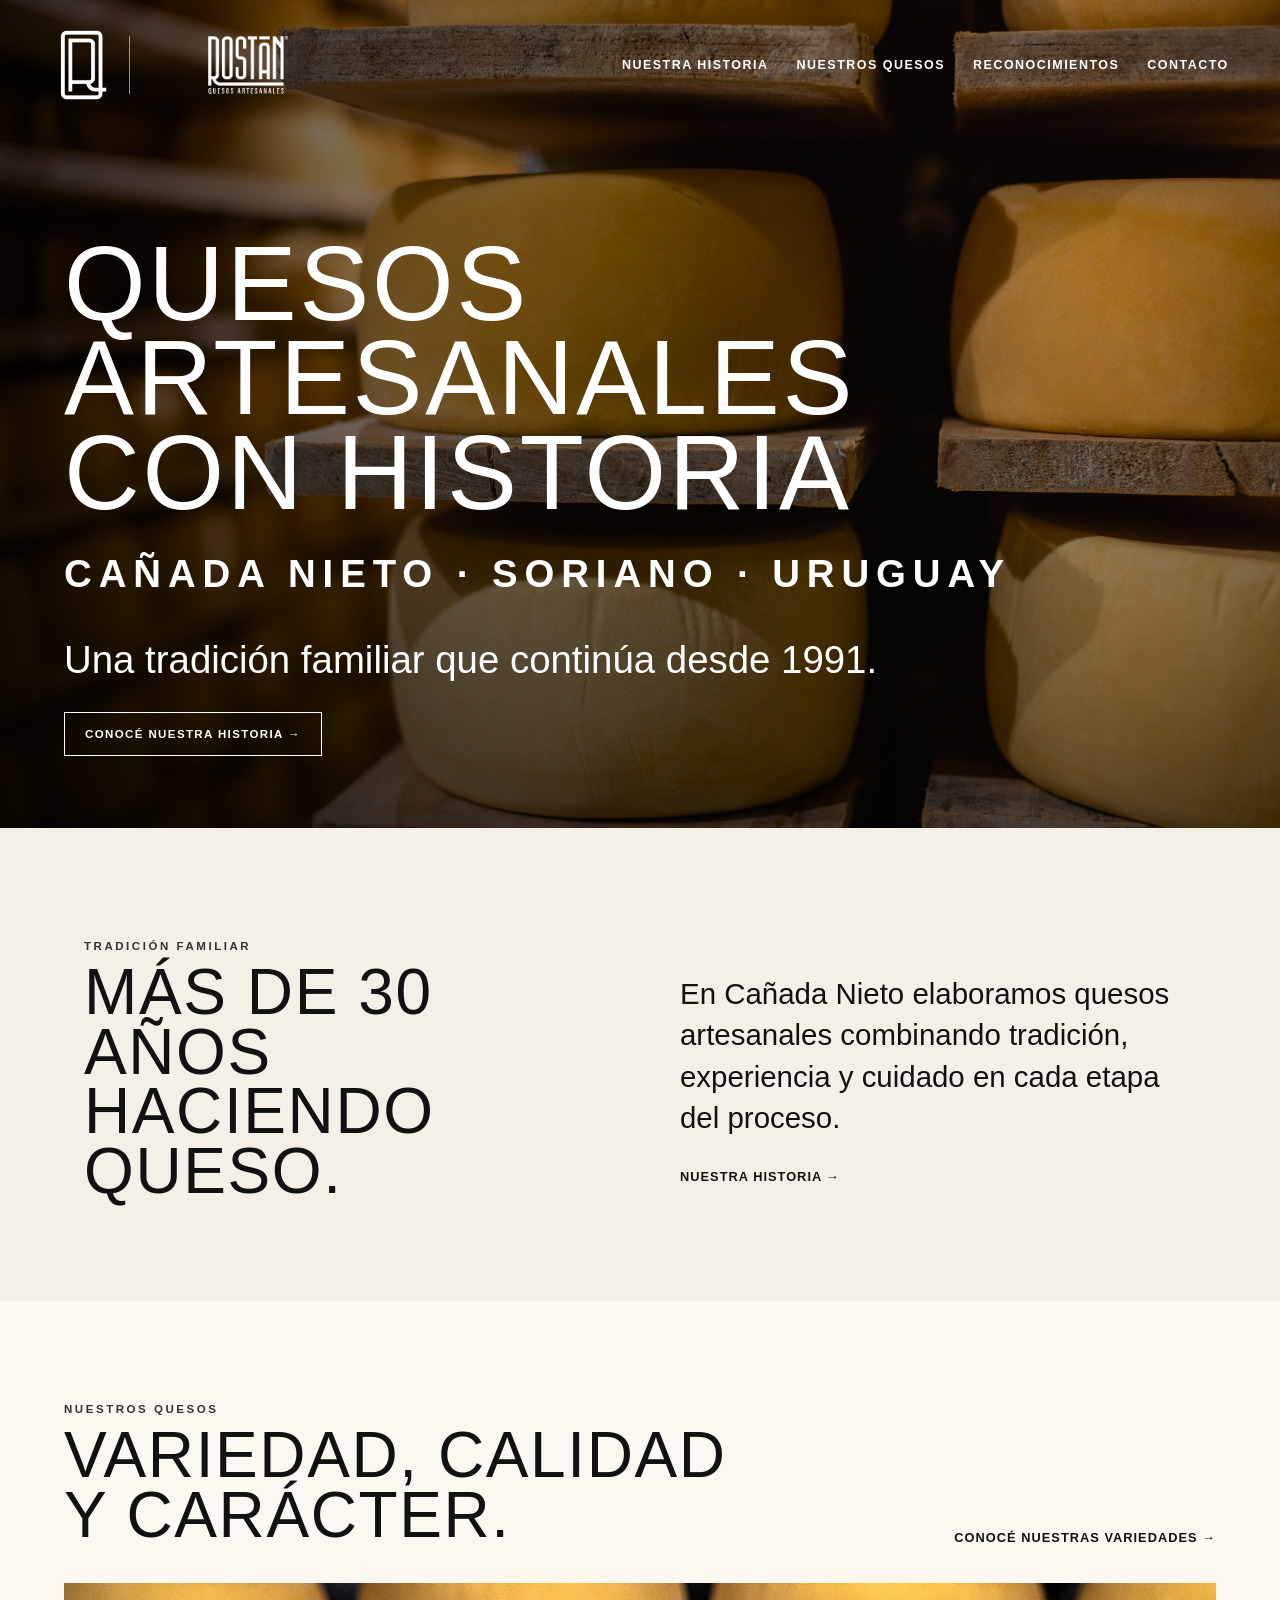
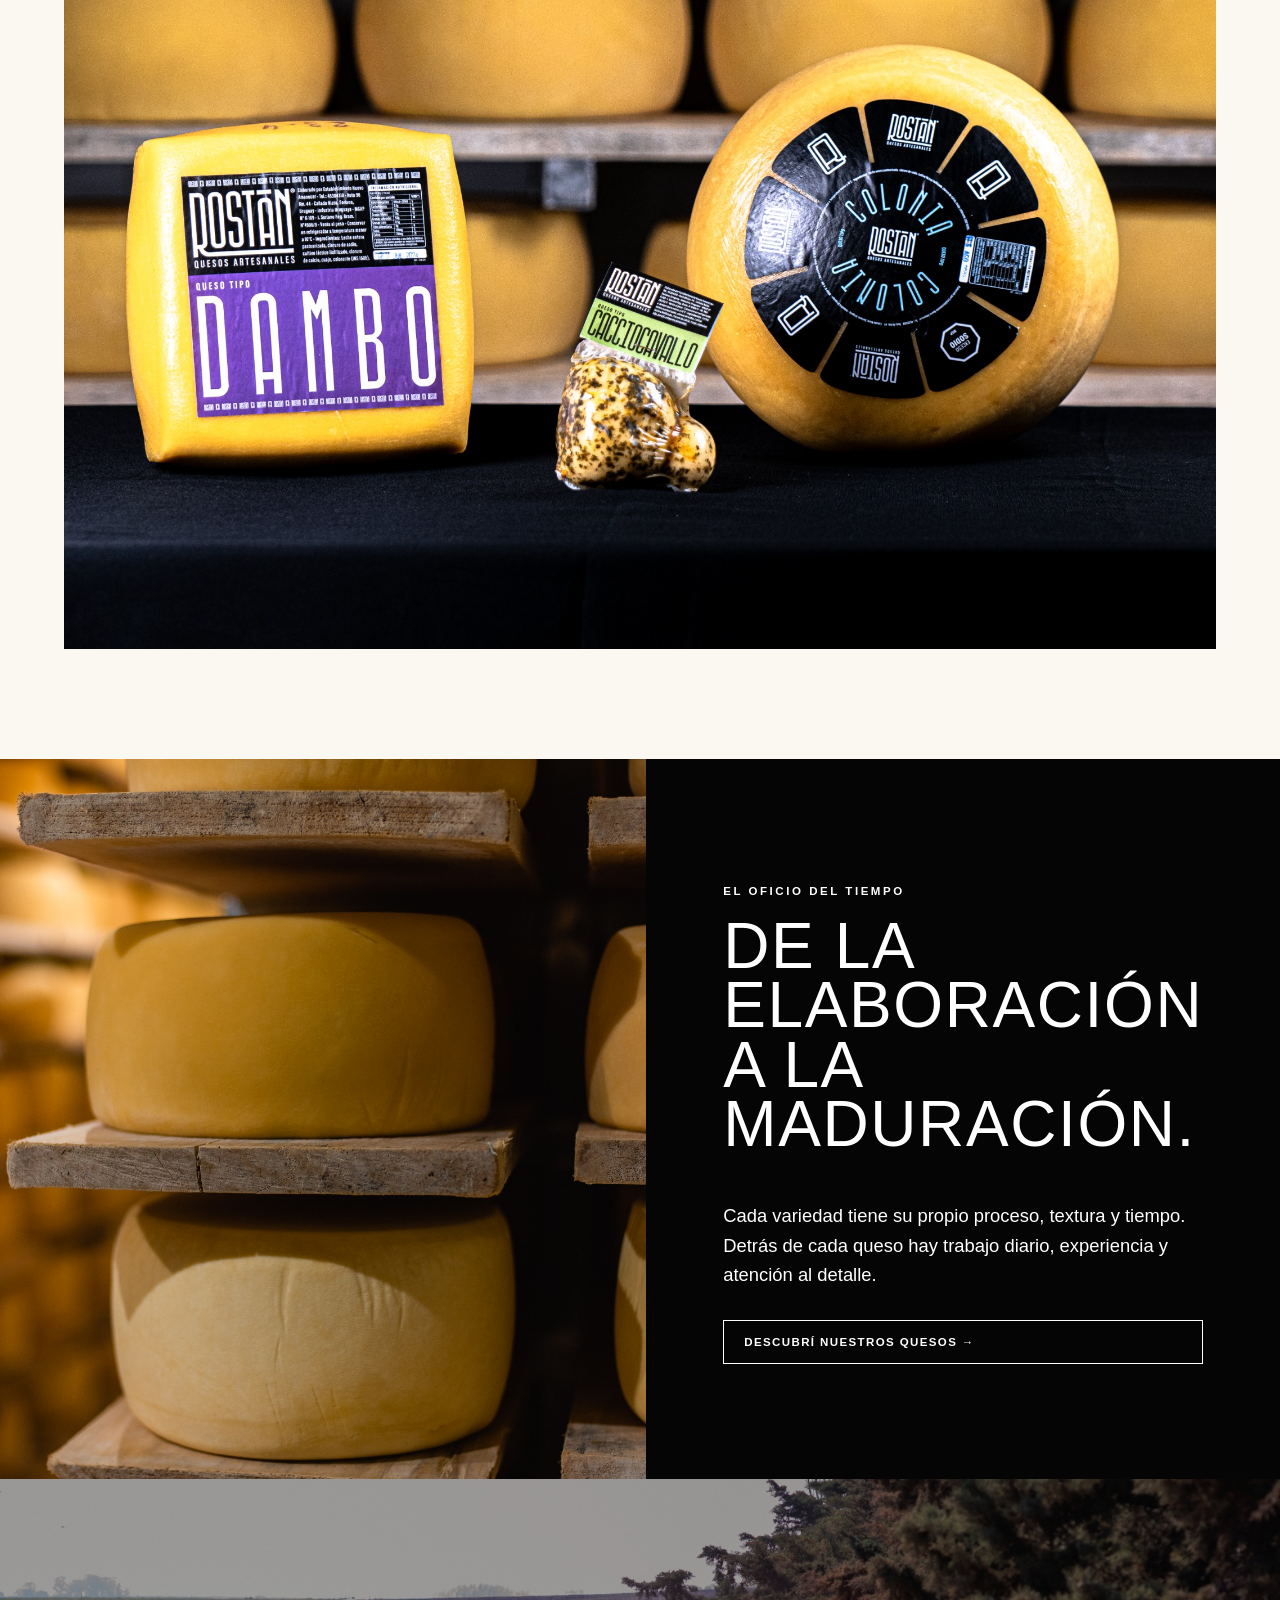
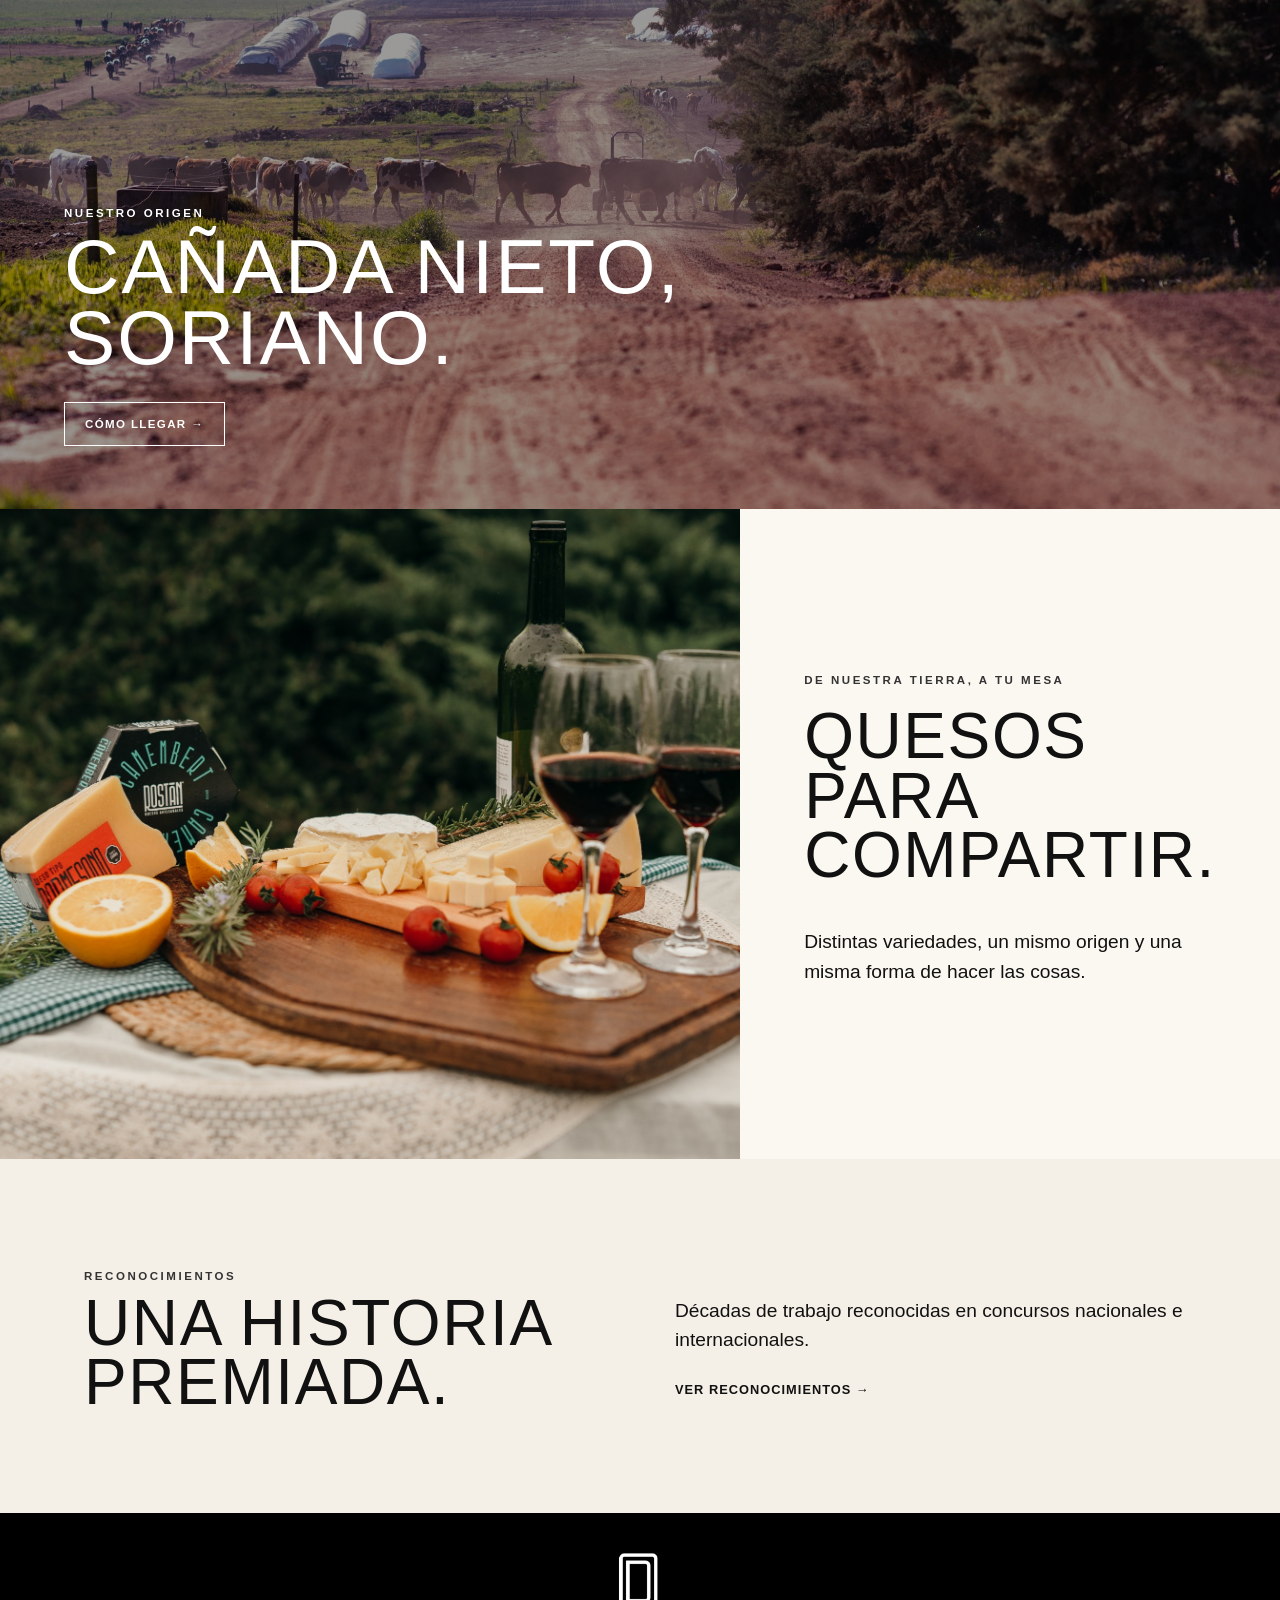
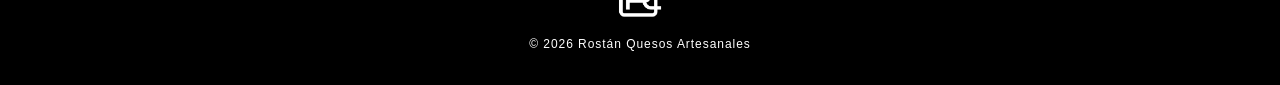
==== commit 28470764: "act logo-4" ====
--- a/index.html
+++ b/index.html
@@ -1,4 +1,4 @@
-<!doctype html><html lang="es"><head><meta charset="utf-8"><meta name="viewport" content="width=device-width,initial-scale=1"><meta name="description" content="Rostán Quesos Artesanales — Cañada Nieto, Soriano, Uruguay."><link rel="stylesheet" href="styles.css?v=6.16"><title>Rostán | Quesos Artesanales</title></head><body class="v6"><header class="topbar"><a class="brand" href="index.html"><img class="brand-monogram" src="images/monogram-white.png" alt=""><span class="brand-divider" aria-hidden="true"></span><img class="brand-logo" src="images/logo-white.png" alt="Rostán Quesos Artesanales"></a><button class="menu" aria-label="Abrir menú">☰</button><nav><a href="historia.html">Nuestra historia</a><a href="quesos.html">Nuestros quesos</a><a href="premios.html">Reconocimientos</a><a href="contacto.html">Contacto</a></nav></header><main>
+<!doctype html><html lang="es"><head><meta charset="utf-8"><meta name="viewport" content="width=device-width,initial-scale=1"><meta name="description" content="Rostán Quesos Artesanales — Cañada Nieto, Soriano, Uruguay."><link rel="stylesheet" href="styles.css?v=6.17"><title>Rostán | Quesos Artesanales</title></head><body class="v6"><header class="topbar"><a class="brand" href="index.html"><img class="brand-monogram" src="images/monogram-white.png" alt=""><span class="brand-divider" aria-hidden="true"></span><img class="brand-logo" src="images/logo-white.png" alt="Rostán Quesos Artesanales"></a><button class="menu" aria-label="Abrir menú">☰</button><nav><a href="historia.html">Nuestra historia</a><a href="quesos.html">Nuestros quesos</a><a href="premios.html">Reconocimientos</a><a href="contacto.html">Contacto</a></nav></header><main>
 <section class="hero hero-v6"><div class="shade"></div><div class="hero-copy"><h1>QUESOS ARTESANALES<br>CON HISTORIA</h1><p class="hero-location">CAÑADA NIETO · SORIANO · URUGUAY</p><p class="hero-since">Una tradición familiar que continúa desde 1991.</p><a class="btn light" href="historia.html">Conocé nuestra historia →</a></div></section>
 <section class="intro intro-v6"><div><p class="eyebrow dark">TRADICIÓN FAMILIAR</p><h2>MÁS DE 30 AÑOS<br>HACIENDO QUESO.</h2></div><div><p class="lead">En Cañada Nieto elaboramos quesos artesanales combinando tradición, experiencia y cuidado en cada etapa del proceso.</p><a class="text-link" href="historia.html">Nuestra historia →</a></div></section>
 <section class="product-strip varieties-feature"><div class="strip-head"><div><p class="eyebrow dark">NUESTROS QUESOS</p><h2>VARIEDAD, CALIDAD<br>Y CARÁCTER.</h2></div><a class="text-link" href="quesos.html">Conocé nuestras variedades →</a></div><a class="varieties-feature-photo" href="quesos.html" aria-label="Conocé nuestras variedades"><img src="images/editorial/variedades-inicio-v68.jpg" alt="Quesos Rostán Dambo, Cacciocavallo y Colonia"></a></section>
--- a/styles.css
+++ b/styles.css
@@ -712,3 +712,91 @@
   .topbar .brand .brand-monogram{width:27px!important;height:39px!important}
   .topbar .brand .brand-logo{width:145px!important;height:66px!important}
 }
+
+/* V6.17 — cabecera consistente en todas las páginas.
+   Isologo y logo con la misma altura visual; grupo centrado en móvil. */
+.topbar .brand{
+  display:flex!important;
+  align-items:center!important;
+  gap:14px!important;
+}
+.topbar .brand .brand-monogram,
+.topbar .brand .brand-logo{
+  height:82px!important;
+  object-fit:contain!important;
+  display:block!important;
+}
+.topbar .brand .brand-monogram{
+  width:64px!important;
+}
+.topbar .brand .brand-logo{
+  width:208px!important;
+}
+.topbar .brand .brand-divider{
+  height:58px!important;
+}
+
+@media(max-width:760px){
+  .topbar{
+    min-height:94px!important;
+    padding:10px 58px 10px 14px!important;
+    position:relative;
+  }
+  .topbar .brand{
+    position:absolute!important;
+    left:50%!important;
+    top:50%!important;
+    transform:translate(-50%,-50%)!important;
+    gap:9px!important;
+    margin:0!important;
+    max-width:calc(100% - 104px)!important;
+    z-index:1001!important;
+  }
+  .topbar .brand .brand-monogram,
+  .topbar .brand .brand-logo{
+    height:68px!important;
+  }
+  .topbar .brand .brand-monogram{
+    width:48px!important;
+    flex:0 0 48px!important;
+  }
+  .topbar .brand .brand-logo{
+    width:158px!important;
+    flex:0 0 158px!important;
+  }
+  .topbar .brand .brand-divider{
+    height:46px!important;
+    flex:0 0 1px!important;
+  }
+  .topbar .menu{
+    position:absolute!important;
+    right:14px!important;
+    top:50%!important;
+    transform:translateY(-50%)!important;
+    margin:0!important;
+    z-index:1002!important;
+  }
+  .topbar nav{top:94px!important}
+}
+
+@media(max-width:420px){
+  .topbar{min-height:90px!important;padding-right:54px!important}
+  .topbar .brand{gap:7px!important;max-width:calc(100% - 96px)!important}
+  .topbar .brand .brand-monogram,
+  .topbar .brand .brand-logo{height:64px!important}
+  .topbar .brand .brand-monogram{width:44px!important;flex-basis:44px!important}
+  .topbar .brand .brand-logo{width:150px!important;flex-basis:150px!important}
+  .topbar .brand .brand-divider{height:43px!important}
+  .topbar nav{top:90px!important}
+}
+
+@media(max-width:360px){
+  .topbar{min-height:86px!important;padding-right:50px!important}
+  .topbar .brand{gap:6px!important}
+  .topbar .brand .brand-monogram,
+  .topbar .brand .brand-logo{height:59px!important}
+  .topbar .brand .brand-monogram{width:40px!important;flex-basis:40px!important}
+  .topbar .brand .brand-logo{width:138px!important;flex-basis:138px!important}
+  .topbar .brand .brand-divider{height:39px!important}
+  .topbar nav{top:86px!important}
+}
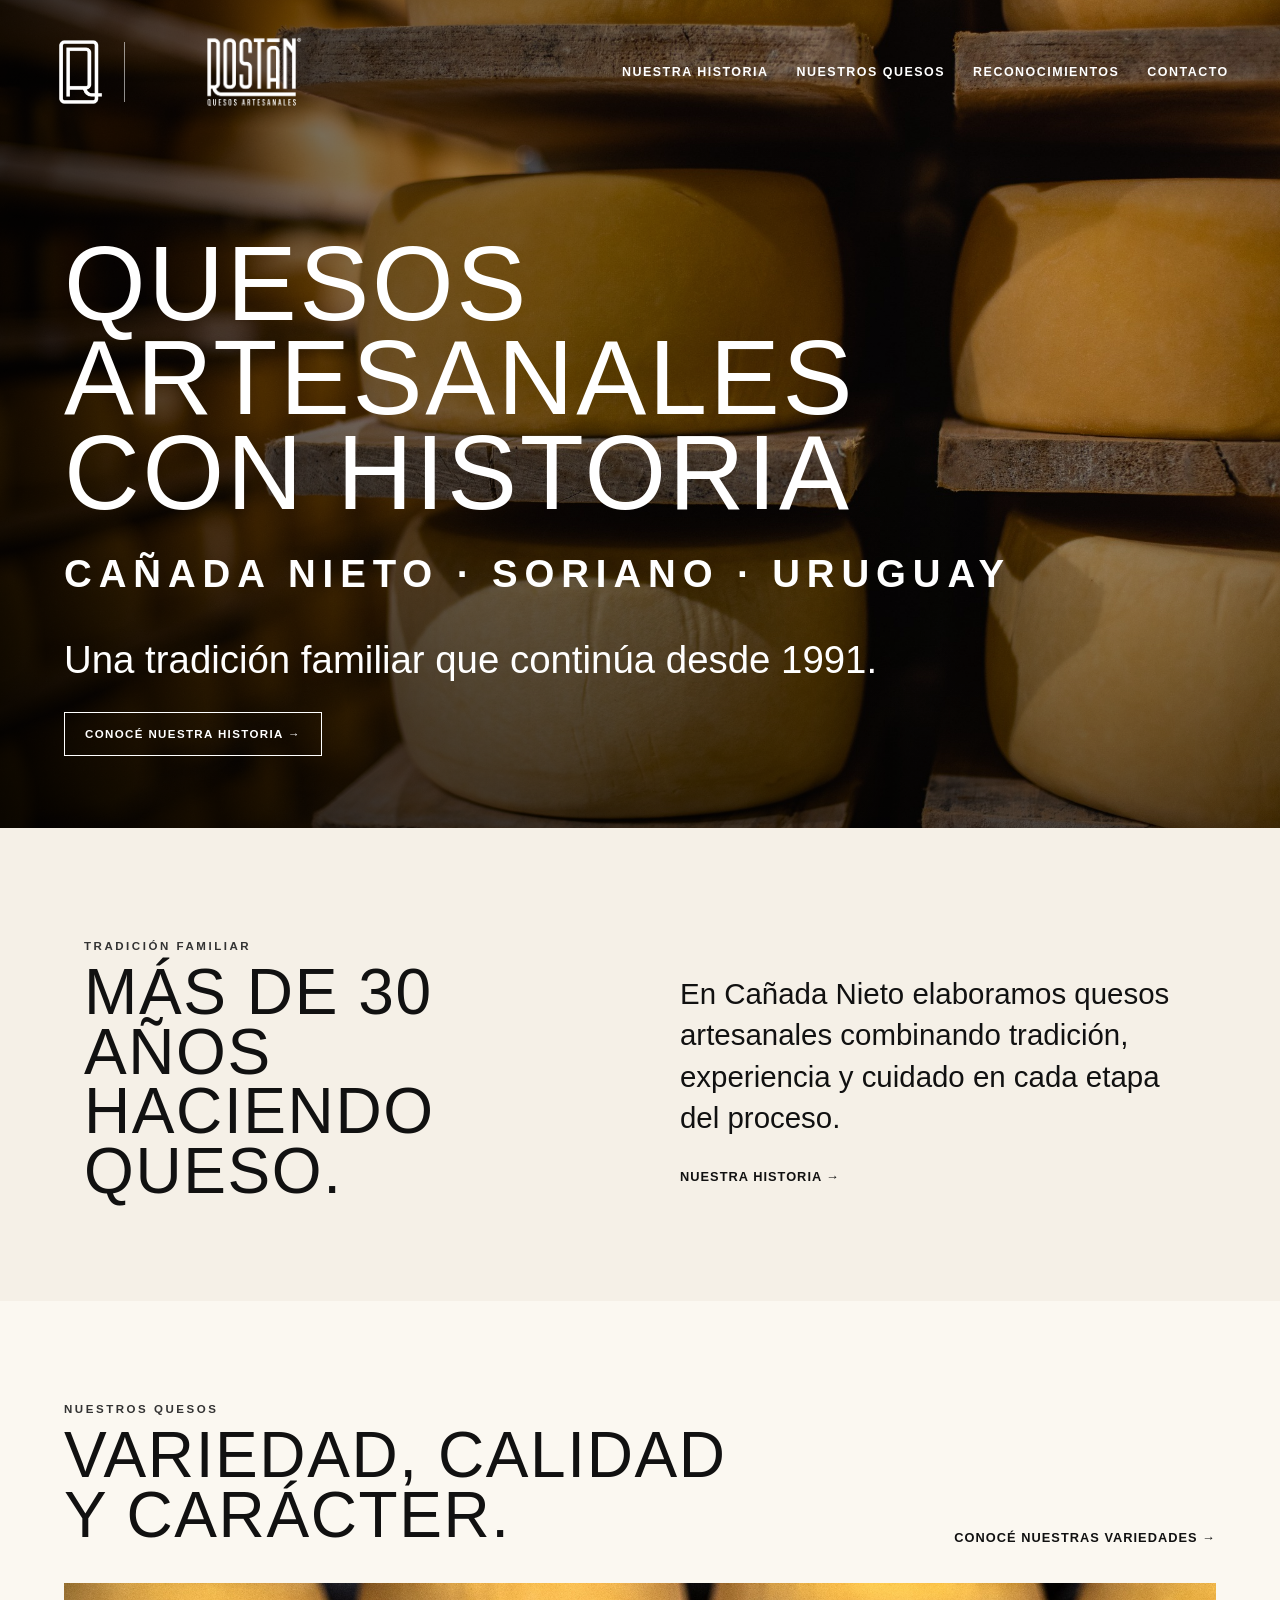
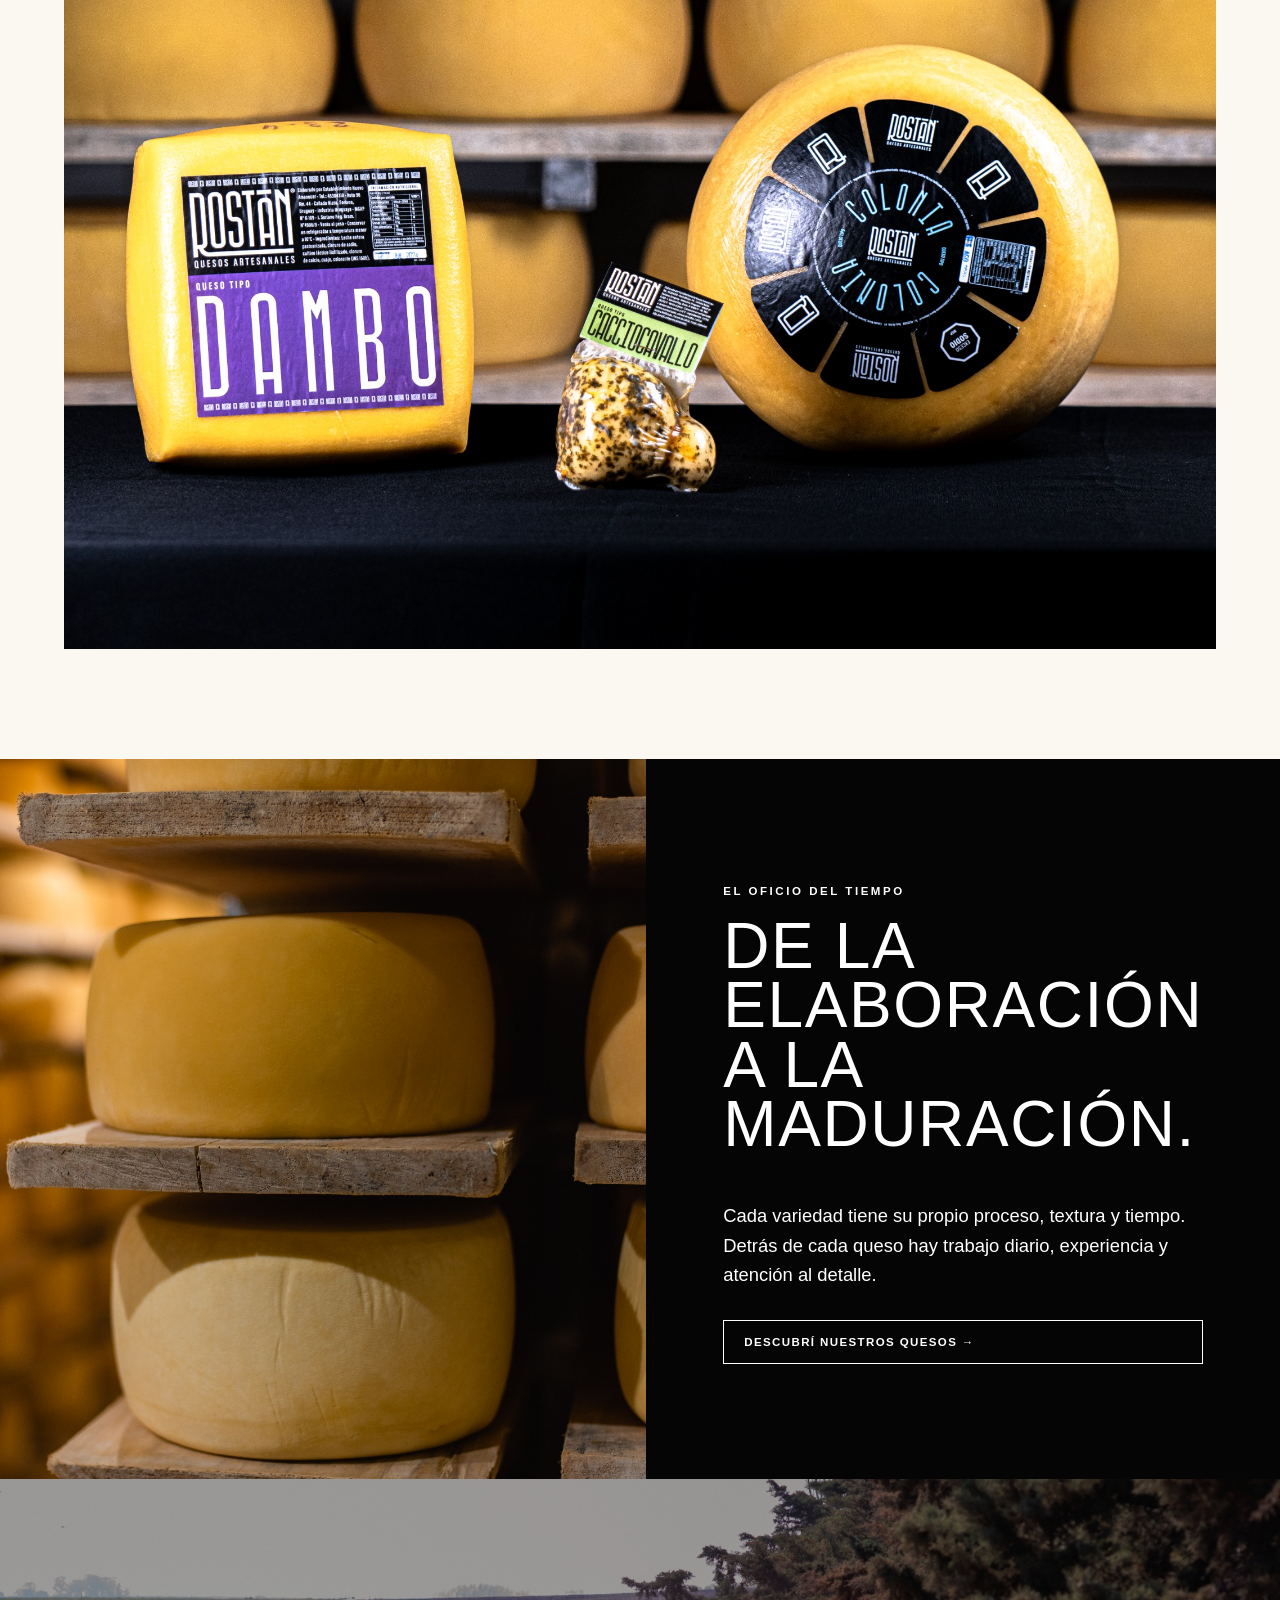
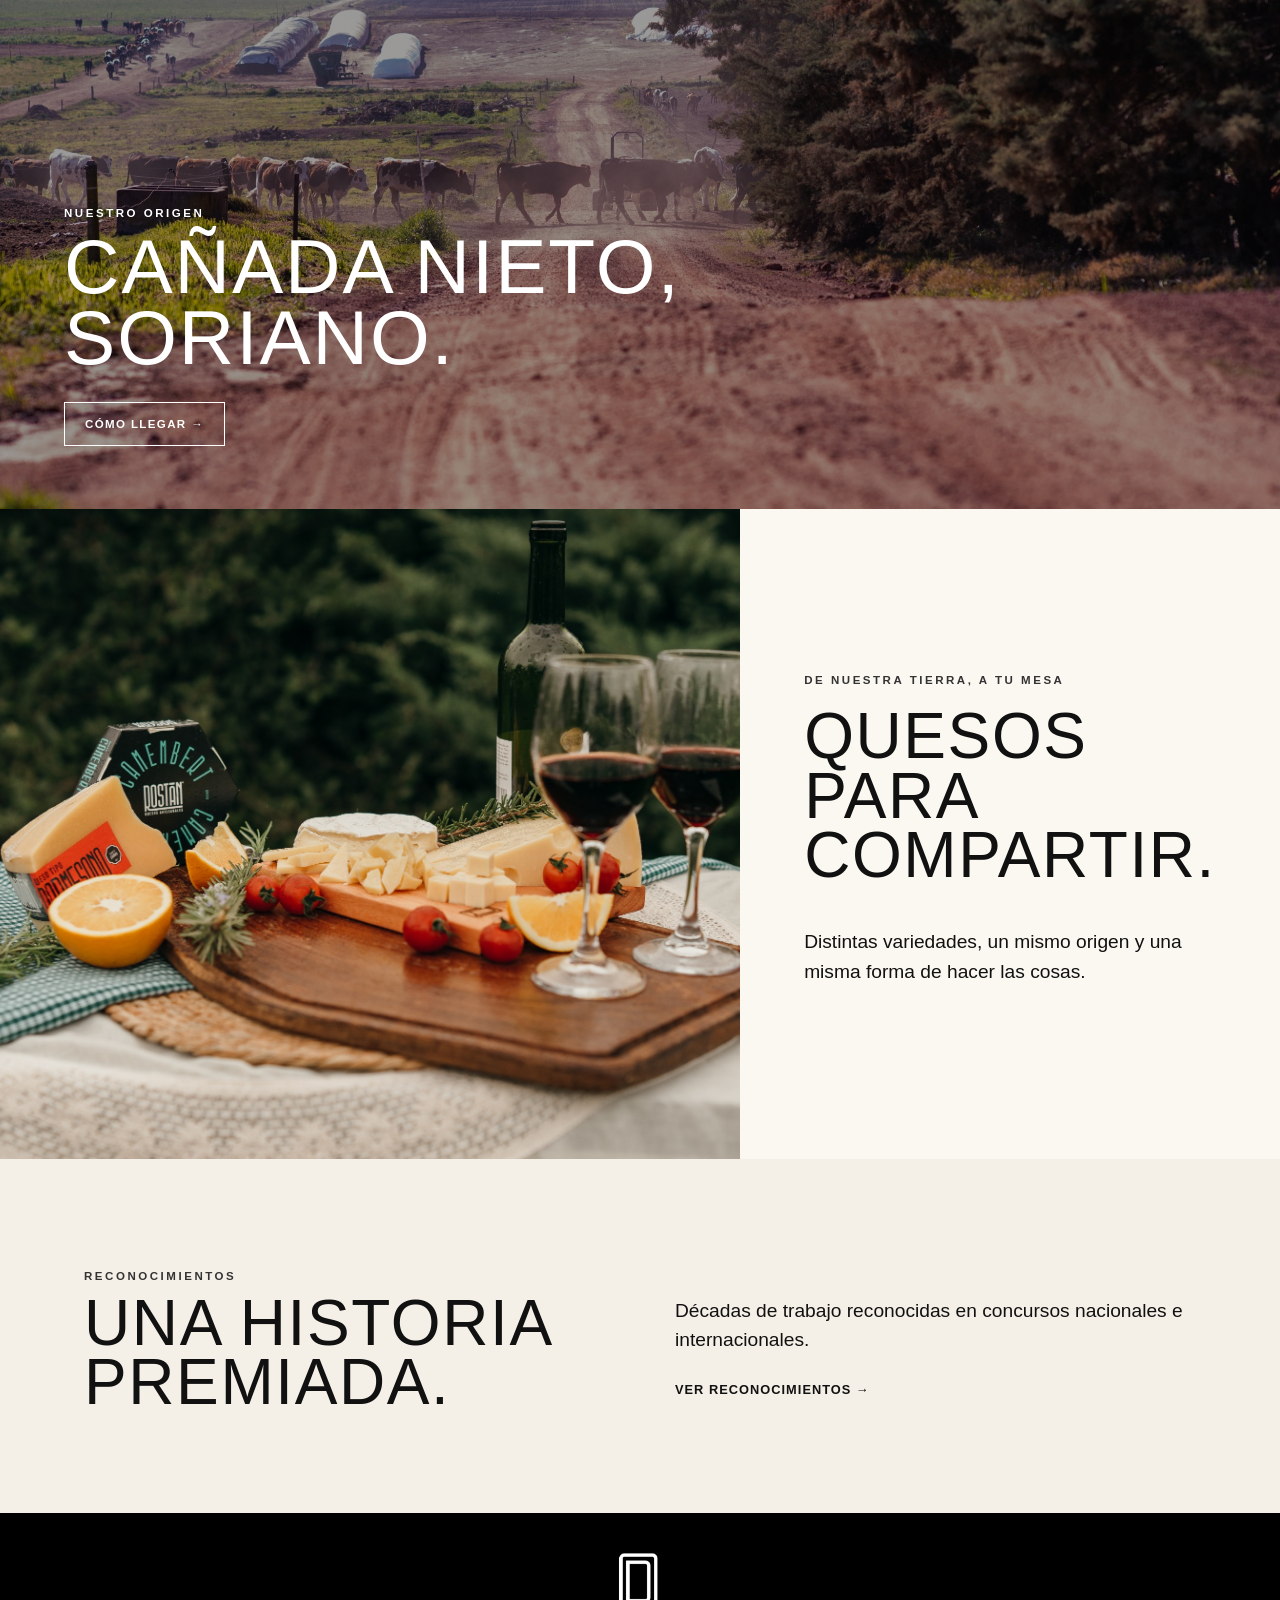
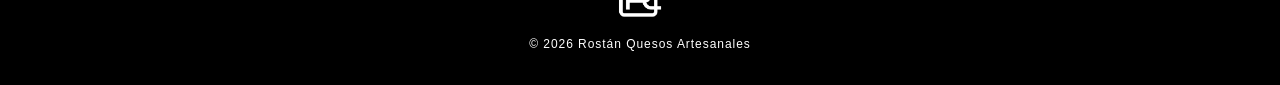
==== commit 6cc06219: "act logo-5" ====
--- a/index.html
+++ b/index.html
@@ -1,4 +1,4 @@
-<!doctype html><html lang="es"><head><meta charset="utf-8"><meta name="viewport" content="width=device-width,initial-scale=1"><meta name="description" content="Rostán Quesos Artesanales — Cañada Nieto, Soriano, Uruguay."><link rel="stylesheet" href="styles.css?v=6.17"><title>Rostán | Quesos Artesanales</title></head><body class="v6"><header class="topbar"><a class="brand" href="index.html"><img class="brand-monogram" src="images/monogram-white.png" alt=""><span class="brand-divider" aria-hidden="true"></span><img class="brand-logo" src="images/logo-white.png" alt="Rostán Quesos Artesanales"></a><button class="menu" aria-label="Abrir menú">☰</button><nav><a href="historia.html">Nuestra historia</a><a href="quesos.html">Nuestros quesos</a><a href="premios.html">Reconocimientos</a><a href="contacto.html">Contacto</a></nav></header><main>
+<!doctype html><html lang="es"><head><meta charset="utf-8"><meta name="viewport" content="width=device-width,initial-scale=1"><meta name="description" content="Rostán Quesos Artesanales — Cañada Nieto, Soriano, Uruguay."><link rel="stylesheet" href="styles.css?v=6.18"><title>Rostán | Quesos Artesanales</title></head><body class="v6"><header class="topbar"><a class="brand" href="index.html"><img class="brand-monogram" src="images/monogram-white.png" alt=""><span class="brand-divider" aria-hidden="true"></span><img class="brand-logo" src="images/logo-white.png" alt="Rostán Quesos Artesanales"></a><button class="menu" aria-label="Abrir menú">☰</button><nav><a href="historia.html">Nuestra historia</a><a href="quesos.html">Nuestros quesos</a><a href="premios.html">Reconocimientos</a><a href="contacto.html">Contacto</a></nav></header><main>
 <section class="hero hero-v6"><div class="shade"></div><div class="hero-copy"><h1>QUESOS ARTESANALES<br>CON HISTORIA</h1><p class="hero-location">CAÑADA NIETO · SORIANO · URUGUAY</p><p class="hero-since">Una tradición familiar que continúa desde 1991.</p><a class="btn light" href="historia.html">Conocé nuestra historia →</a></div></section>
 <section class="intro intro-v6"><div><p class="eyebrow dark">TRADICIÓN FAMILIAR</p><h2>MÁS DE 30 AÑOS<br>HACIENDO QUESO.</h2></div><div><p class="lead">En Cañada Nieto elaboramos quesos artesanales combinando tradición, experiencia y cuidado en cada etapa del proceso.</p><a class="text-link" href="historia.html">Nuestra historia →</a></div></section>
 <section class="product-strip varieties-feature"><div class="strip-head"><div><p class="eyebrow dark">NUESTROS QUESOS</p><h2>VARIEDAD, CALIDAD<br>Y CARÁCTER.</h2></div><a class="text-link" href="quesos.html">Conocé nuestras variedades →</a></div><a class="varieties-feature-photo" href="quesos.html" aria-label="Conocé nuestras variedades"><img src="images/editorial/variedades-inicio-v68.jpg" alt="Quesos Rostán Dambo, Cacciocavallo y Colonia"></a></section>
--- a/styles.css
+++ b/styles.css
@@ -800,3 +800,85 @@
   .topbar .brand .brand-divider{height:39px!important}
   .topbar nav{top:86px!important}
 }
+
+/* V6.18 — ajuste final de cabecera.
+   Desktop: monograma y logo con la misma ALTURA VISUAL.
+   Mobile: cabecera crema, marca negra, más grande y centrada. */
+@media(min-width:761px){
+  .topbar .brand .brand-logo{
+    width:230px!important;
+    height:96px!important;
+  }
+  /* El PNG del monograma tiene menos margen interno que el logo; esta altura
+     compensa sus lienzos para igualar la altura visible de ambos símbolos. */
+  .topbar .brand .brand-monogram{
+    width:59px!important;
+    height:81px!important;
+  }
+  .topbar .brand .brand-divider{height:60px!important}
+}
+
+@media(max-width:760px){
+  .topbar,
+  .topbar.inner{
+    position:relative!important;
+    background:#f5f0e4!important;
+    color:#000!important;
+    min-height:104px!important;
+    padding:8px 56px 8px 12px!important;
+  }
+  .topbar .brand{
+    position:absolute!important;
+    left:50%!important;
+    top:50%!important;
+    transform:translate(-50%,-50%)!important;
+    display:flex!important;
+    align-items:center!important;
+    justify-content:center!important;
+    gap:9px!important;
+    width:max-content!important;
+    max-width:calc(100% - 92px)!important;
+    margin:0!important;
+  }
+  .topbar .brand .brand-logo{
+    width:178px!important;
+    height:80px!important;
+    filter:brightness(0)!important;
+  }
+  .topbar .brand .brand-monogram{
+    width:49px!important;
+    height:68px!important;
+    filter:brightness(0)!important;
+  }
+  .topbar .brand .brand-divider{
+    height:49px!important;
+    background:rgba(0,0,0,.38)!important;
+  }
+  .topbar .menu{
+    color:#000!important;
+    right:14px!important;
+  }
+  .topbar nav{
+    top:104px!important;
+    background:#000!important;
+  }
+  .hero-copy h1{font-size:clamp(3.15rem,14vw,4.15rem)!important;line-height:.91!important}
+}
+
+@media(max-width:420px){
+  .topbar,.topbar.inner{min-height:100px!important;padding-right:52px!important}
+  .topbar .brand{gap:7px!important;max-width:calc(100% - 86px)!important}
+  .topbar .brand .brand-logo{width:164px!important;height:75px!important}
+  .topbar .brand .brand-monogram{width:45px!important;height:63px!important}
+  .topbar .brand .brand-divider{height:45px!important}
+  .topbar nav{top:100px!important}
+  .hero-copy h1{font-size:clamp(3rem,13.4vw,3.85rem)!important}
+}
+
+@media(max-width:360px){
+  .topbar,.topbar.inner{min-height:94px!important}
+  .topbar .brand .brand-logo{width:148px!important;height:68px!important}
+  .topbar .brand .brand-monogram{width:41px!important;height:57px!important}
+  .topbar .brand .brand-divider{height:41px!important}
+  .topbar nav{top:94px!important}
+}
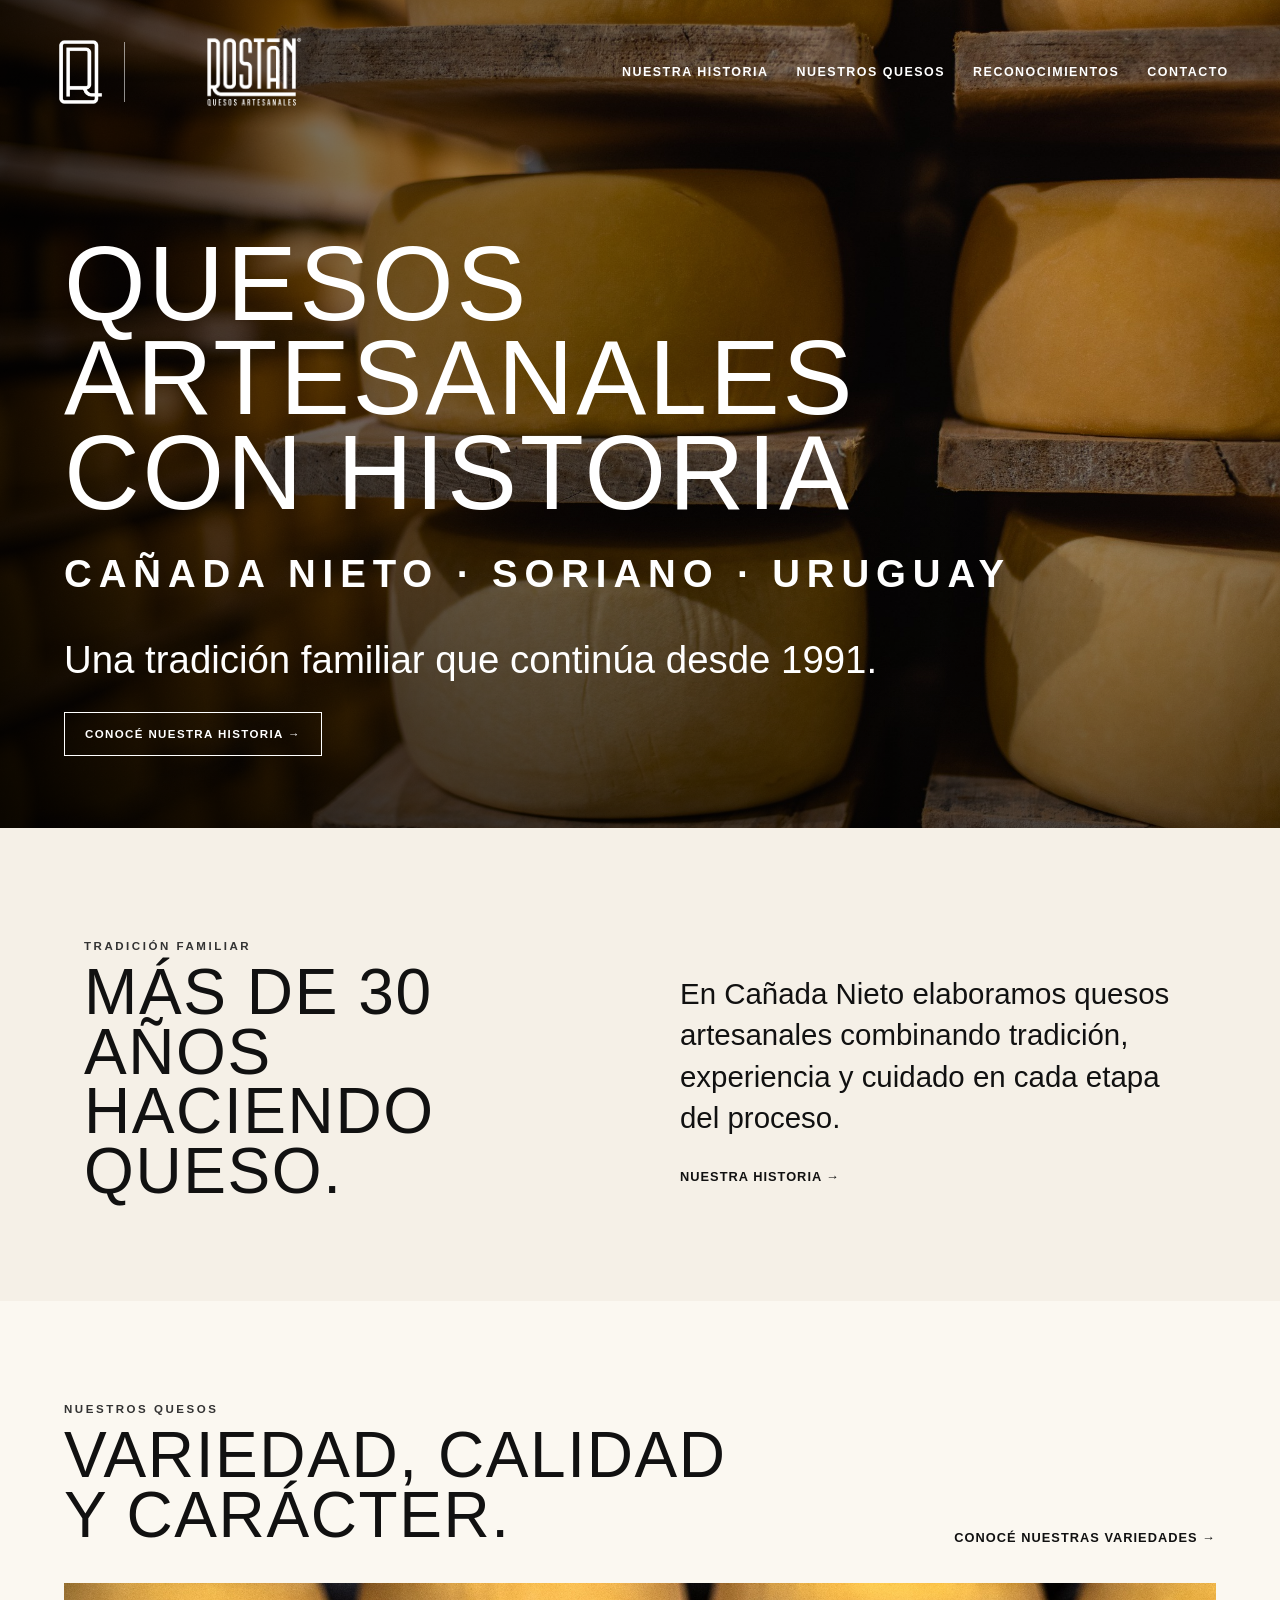
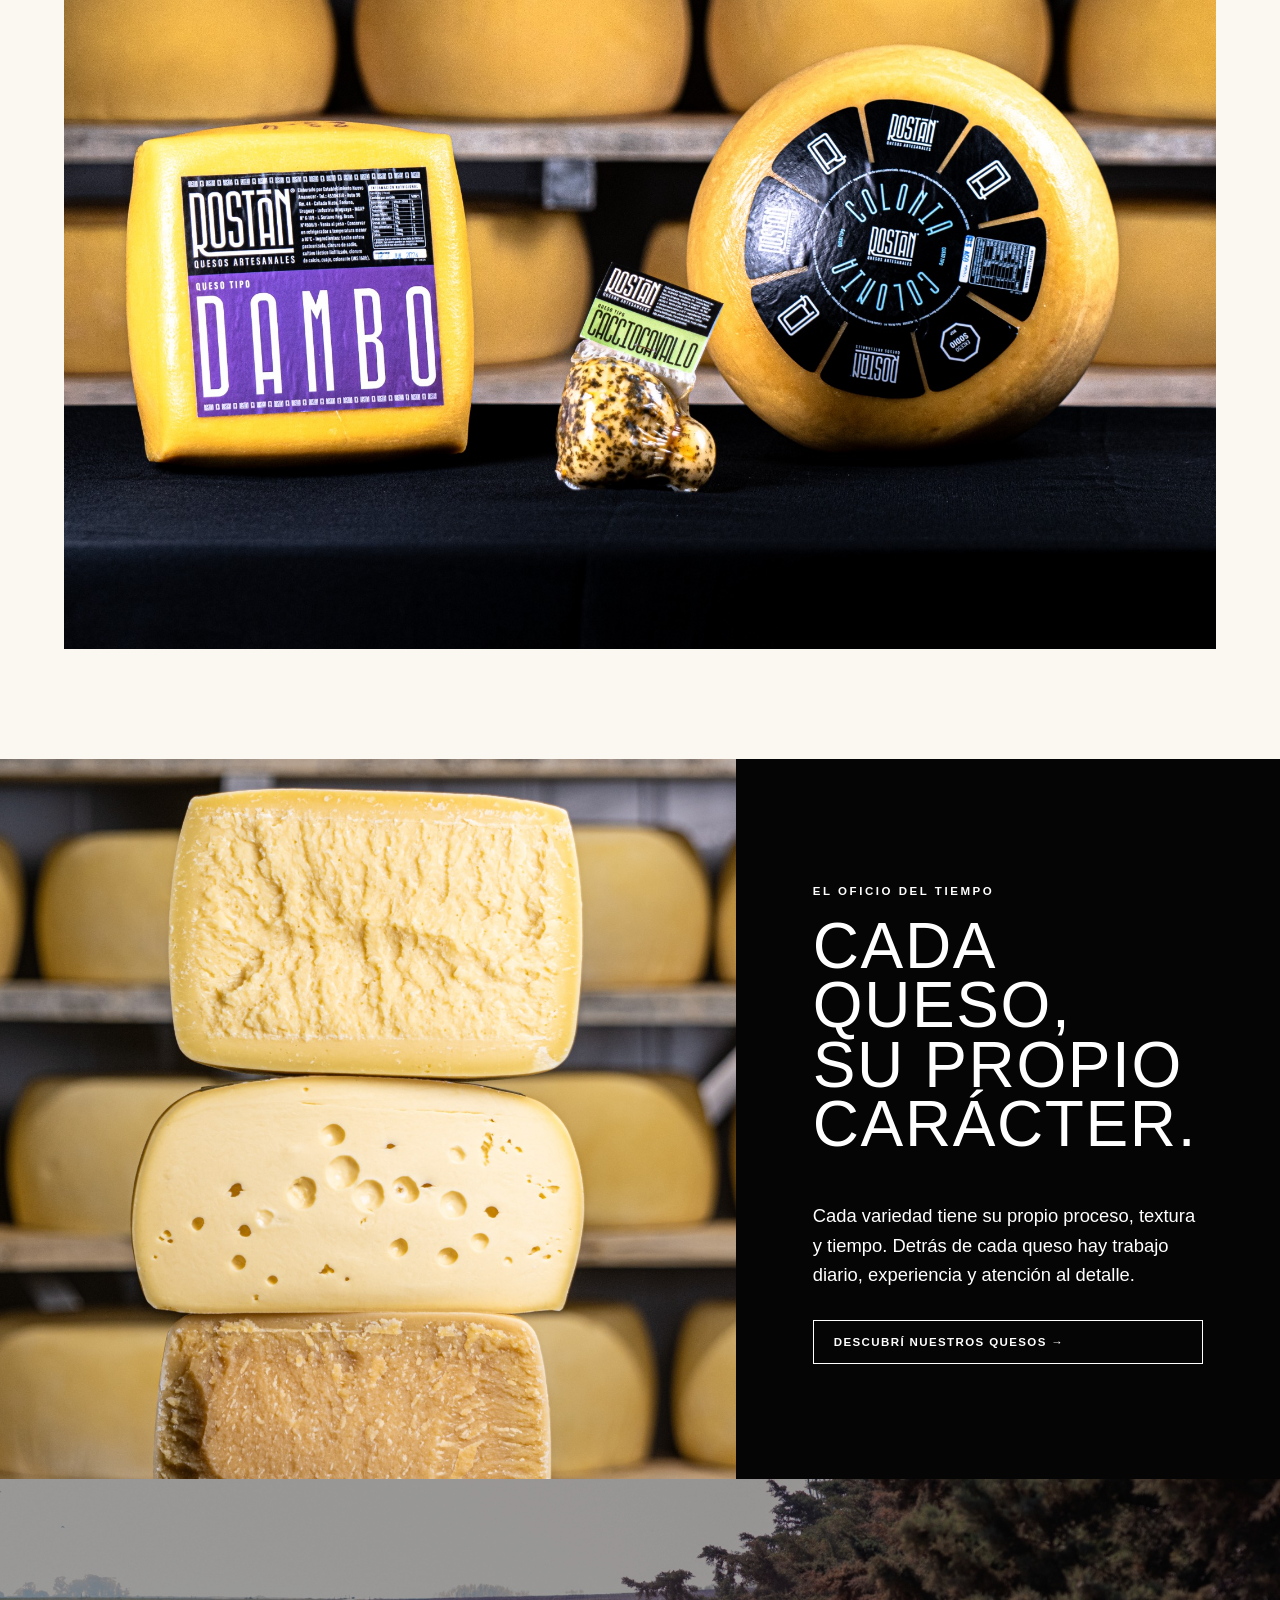
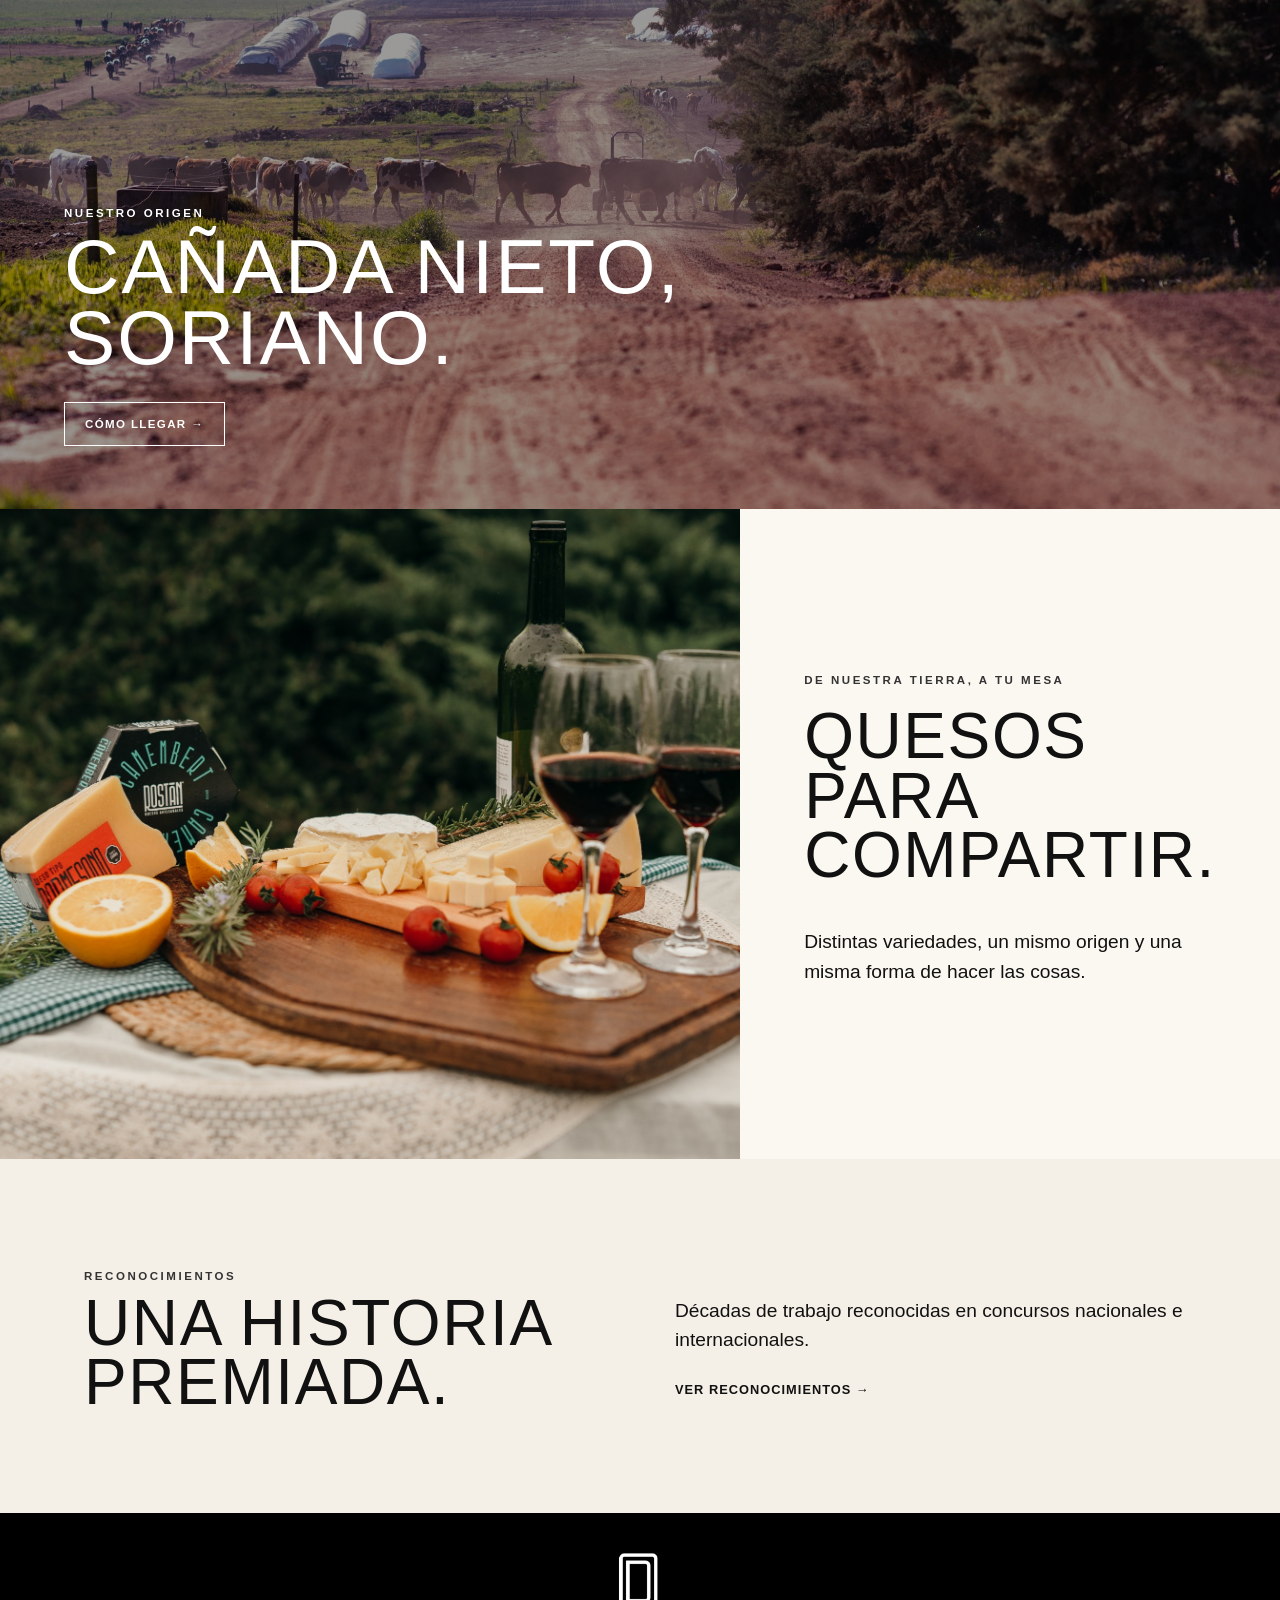
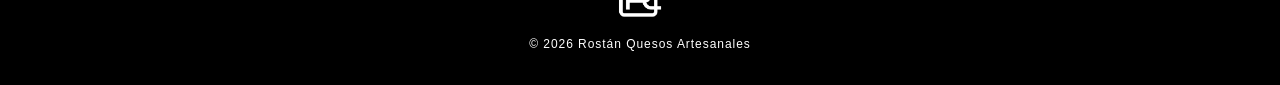
==== commit de19ec69: "cambios Romi" ====
--- a/index.html
+++ b/index.html
@@ -1,9 +1,9 @@
-<!doctype html><html lang="es"><head><meta charset="utf-8"><meta name="viewport" content="width=device-width,initial-scale=1"><meta name="description" content="Rostán Quesos Artesanales — Cañada Nieto, Soriano, Uruguay."><link rel="stylesheet" href="styles.css?v=6.18"><title>Rostán | Quesos Artesanales</title></head><body class="v6"><header class="topbar"><a class="brand" href="index.html"><img class="brand-monogram" src="images/monogram-white.png" alt=""><span class="brand-divider" aria-hidden="true"></span><img class="brand-logo" src="images/logo-white.png" alt="Rostán Quesos Artesanales"></a><button class="menu" aria-label="Abrir menú">☰</button><nav><a href="historia.html">Nuestra historia</a><a href="quesos.html">Nuestros quesos</a><a href="premios.html">Reconocimientos</a><a href="contacto.html">Contacto</a></nav></header><main>
+<!doctype html><html lang="es"><head><meta charset="utf-8"><meta name="viewport" content="width=device-width,initial-scale=1"><meta name="description" content="Rostán Quesos Artesanales — Cañada Nieto, Soriano, Uruguay."><link rel="stylesheet" href="styles.css?v=6.21"><title>Rostán | Quesos Artesanales</title></head><body class="v6"><header class="topbar"><a class="brand" href="index.html"><img class="brand-monogram" src="images/monogram-white.png?v=6.21" alt=""><span class="brand-divider" aria-hidden="true"></span><img class="brand-logo" src="images/logo-white.png?v=6.21" alt="Rostán Quesos Artesanales"></a><button class="menu" aria-label="Abrir menú">☰</button><nav><a href="historia.html">Nuestra historia</a><a href="quesos.html">Nuestros quesos</a><a href="premios.html">Reconocimientos</a><a href="contacto.html">Contacto</a></nav></header><main>
 <section class="hero hero-v6"><div class="shade"></div><div class="hero-copy"><h1>QUESOS ARTESANALES<br>CON HISTORIA</h1><p class="hero-location">CAÑADA NIETO · SORIANO · URUGUAY</p><p class="hero-since">Una tradición familiar que continúa desde 1991.</p><a class="btn light" href="historia.html">Conocé nuestra historia →</a></div></section>
 <section class="intro intro-v6"><div><p class="eyebrow dark">TRADICIÓN FAMILIAR</p><h2>MÁS DE 30 AÑOS<br>HACIENDO QUESO.</h2></div><div><p class="lead">En Cañada Nieto elaboramos quesos artesanales combinando tradición, experiencia y cuidado en cada etapa del proceso.</p><a class="text-link" href="historia.html">Nuestra historia →</a></div></section>
 <section class="product-strip varieties-feature"><div class="strip-head"><div><p class="eyebrow dark">NUESTROS QUESOS</p><h2>VARIEDAD, CALIDAD<br>Y CARÁCTER.</h2></div><a class="text-link" href="quesos.html">Conocé nuestras variedades →</a></div><a class="varieties-feature-photo" href="quesos.html" aria-label="Conocé nuestras variedades"><img src="images/editorial/variedades-inicio-v68.jpg" alt="Quesos Rostán Dambo, Cacciocavallo y Colonia"></a></section>
-<section class="craft-v6"><div class="craft-photo"><img src="images/editorial/maduracion-estanterias.jpg" alt="Quesos Rostán madurando en estanterías"></div><div class="craft-copy"><p class="eyebrow">EL OFICIO DEL TIEMPO</p><h2>DE LA ELABORACIÓN<br>A LA MADURACIÓN.</h2><p>Cada variedad tiene su propio proceso, textura y tiempo. Detrás de cada queso hay trabajo diario, experiencia y atención al detalle.</p><a class="btn light" href="quesos.html">Descubrí nuestros quesos →</a></div></section>
+<section class="craft-v6"><div class="craft-photo"><img src="images/editorial/cada-queso-torre.jpg" alt="Torre de quesos Rostán"></div><div class="craft-copy"><p class="eyebrow">EL OFICIO DEL TIEMPO</p><h2>CADA QUESO,<br>SU PROPIO CARÁCTER.</h2><p>Cada variedad tiene su propio proceso, textura y tiempo. Detrás de cada queso hay trabajo diario, experiencia y atención al detalle.</p><a class="btn light" href="quesos.html">Descubrí nuestros quesos →</a></div></section>
 <section class="origin-v6"><img src="images/editorial/origen-canada-nieto.jpg" alt="Paisaje rural de Cañada Nieto"><div><p class="eyebrow">NUESTRO ORIGEN</p><h2>CAÑADA NIETO,<br>SORIANO.</h2><a class="btn light" href="contacto.html">Cómo llegar →</a></div></section>
 <section class="table-v6"><img src="images/editorial/de-nuestra-tierra-a-tu-mesa.jpg" alt="Tabla con quesos Rostán"><div><p class="eyebrow dark">DE NUESTRA TIERRA, A TU MESA</p><h2>QUESOS PARA<br>COMPARTIR.</h2><p>Distintas variedades, un mismo origen y una misma forma de hacer las cosas.</p></div></section>
 <section class="recognition-tease"><div><p class="eyebrow dark">RECONOCIMIENTOS</p><h2>UNA HISTORIA<br>PREMIADA.</h2></div><div><p>Décadas de trabajo reconocidas en concursos nacionales e internacionales.</p><a class="text-link" href="premios.html">Ver reconocimientos →</a></div></section>
-</main><footer><img class="footer-monogram" src="images/monogram-white.png" alt="Monograma Rostán"><span>© 2026 Rostán Quesos Artesanales</span></footer><script src="script.js"></script></body></html>
+</main><footer><img class="footer-monogram" src="images/monogram-white.png?v=6.21" alt="Monograma Rostán"><span>© 2026 Rostán Quesos Artesanales</span></footer><script src="script.js?v=6.21"></script></body></html>
--- a/styles.css
+++ b/styles.css
@@ -882,3 +882,224 @@
   .topbar .brand .brand-divider{height:41px!important}
   .topbar nav{top:94px!important}
 }
+
+/* V6.19 — cabecera mobile final.
+   Fondo negro + marca blanca en todas las páginas.
+   Logo ROSTÁN centrado de forma independiente.
+   Isologo a la izquierda, a la misma distancia del borde que la hamburguesa a la derecha. */
+@media(max-width:760px){
+  .topbar,
+  .topbar.inner{
+    position:relative!important;
+    background:#000!important;
+    color:#fff!important;
+    min-height:104px!important;
+    padding:8px 14px!important;
+  }
+  .topbar .brand{
+    position:static!important;
+    transform:none!important;
+    display:block!important;
+    width:auto!important;
+    max-width:none!important;
+    margin:0!important;
+  }
+  .topbar .brand .brand-logo{
+    position:absolute!important;
+    left:50%!important;
+    top:50%!important;
+    transform:translate(-50%,-50%)!important;
+    width:184px!important;
+    height:82px!important;
+    object-fit:contain!important;
+    filter:none!important;
+    margin:0!important;
+  }
+  .topbar .brand .brand-monogram{
+    position:absolute!important;
+    left:14px!important;
+    top:50%!important;
+    transform:translateY(-50%)!important;
+    width:52px!important;
+    height:72px!important;
+    object-fit:contain!important;
+    filter:none!important;
+    margin:0!important;
+  }
+  .topbar .brand .brand-divider{display:none!important}
+  .topbar .menu{
+    position:absolute!important;
+    right:14px!important;
+    top:50%!important;
+    transform:translateY(-50%)!important;
+    color:#fff!important;
+    margin:0!important;
+  }
+  .topbar nav{
+    top:104px!important;
+    background:#000!important;
+  }
+}
+
+@media(max-width:420px){
+  .topbar,.topbar.inner{min-height:100px!important;padding:8px 12px!important}
+  .topbar .brand .brand-logo{width:172px!important;height:78px!important}
+  .topbar .brand .brand-monogram{left:12px!important;width:48px!important;height:67px!important}
+  .topbar .menu{right:12px!important}
+  .topbar nav{top:100px!important}
+}
+
+@media(max-width:360px){
+  .topbar,.topbar.inner{min-height:94px!important;padding-left:10px!important;padding-right:10px!important}
+  .topbar .brand .brand-logo{width:158px!important;height:72px!important}
+  .topbar .brand .brand-monogram{left:10px!important;width:44px!important;height:61px!important}
+  .topbar .menu{right:10px!important}
+  .topbar nav{top:94px!important}
+}
+
+
+/* V6.20 — corrección definitiva del header y menú móvil.
+   En TODAS las páginas: fondo negro, marca blanca, logo ROSTÁN centrado,
+   isologo a la izquierda y hamburguesa a la derecha con márgenes simétricos. */
+@media (max-width:760px){
+  header.topbar,
+  header.topbar.inner{
+    position:relative!important;
+    z-index:1000!important;
+    width:100%!important;
+    min-height:102px!important;
+    padding:0!important;
+    margin:0!important;
+    background:#000!important;
+    color:#fff!important;
+    border:0!important;
+  }
+
+  header.topbar .brand{
+    position:static!important;
+    display:block!important;
+    width:100%!important;
+    height:102px!important;
+    max-width:none!important;
+    margin:0!important;
+    padding:0!important;
+    transform:none!important;
+  }
+
+  header.topbar .brand .brand-logo{
+    position:absolute!important;
+    left:50%!important;
+    top:50%!important;
+    transform:translate(-50%,-50%)!important;
+    width:174px!important;
+    height:76px!important;
+    object-fit:contain!important;
+    margin:0!important;
+    padding:0!important;
+    filter:none!important;
+    opacity:1!important;
+    z-index:1002!important;
+  }
+
+  header.topbar .brand .brand-monogram{
+    position:absolute!important;
+    left:18px!important;
+    top:50%!important;
+    transform:translateY(-50%)!important;
+    width:48px!important;
+    height:68px!important;
+    object-fit:contain!important;
+    margin:0!important;
+    padding:0!important;
+    filter:none!important;
+    opacity:1!important;
+    z-index:1002!important;
+  }
+
+  header.topbar .brand .brand-divider{display:none!important}
+
+  header.topbar .menu{
+    display:block!important;
+    position:absolute!important;
+    right:18px!important;
+    left:auto!important;
+    top:50%!important;
+    transform:translateY(-50%)!important;
+    width:48px!important;
+    min-width:48px!important;
+    height:48px!important;
+    min-height:48px!important;
+    padding:0!important;
+    margin:0!important;
+    border:0!important;
+    background:transparent!important;
+    color:#fff!important;
+    -webkit-text-fill-color:#fff!important;
+    font-size:2rem!important;
+    line-height:48px!important;
+    text-align:center!important;
+    z-index:1004!important;
+  }
+
+  header.topbar nav{
+    display:none!important;
+    position:absolute!important;
+    top:102px!important;
+    left:0!important;
+    right:0!important;
+    width:100%!important;
+    margin:0!important;
+    padding:20px 28px 24px!important;
+    background:#000!important;
+    color:#fff!important;
+    z-index:1003!important;
+    flex-direction:column!important;
+    gap:0!important;
+    box-shadow:none!important;
+  }
+
+  header.topbar nav.open{display:flex!important}
+
+  header.topbar nav a{
+    display:block!important;
+    width:100%!important;
+    padding:17px 0!important;
+    margin:0!important;
+    color:#fff!important;
+    -webkit-text-fill-color:#fff!important;
+    opacity:1!important;
+    visibility:visible!important;
+    font-size:.92rem!important;
+    font-weight:700!important;
+    line-height:1.2!important;
+    letter-spacing:.14em!important;
+    text-transform:uppercase!important;
+    text-decoration:none!important;
+    border-bottom:1px solid rgba(255,255,255,.24)!important;
+  }
+  header.topbar nav a:last-child{border-bottom:0!important}
+}
+
+@media (max-width:420px){
+  header.topbar,header.topbar.inner{min-height:98px!important}
+  header.topbar .brand{height:98px!important}
+  header.topbar .brand .brand-logo{width:164px!important;height:72px!important}
+  header.topbar .brand .brand-monogram{left:16px!important;width:44px!important;height:62px!important}
+  header.topbar .menu{right:16px!important;width:44px!important;min-width:44px!important}
+  header.topbar nav{top:98px!important}
+}
+
+@media (max-width:360px){
+  header.topbar,header.topbar.inner{min-height:94px!important}
+  header.topbar .brand{height:94px!important}
+  header.topbar .brand .brand-logo{width:150px!important;height:68px!important}
+  header.topbar .brand .brand-monogram{left:14px!important;width:40px!important;height:58px!important}
+  header.topbar .menu{right:14px!important;width:40px!important;min-width:40px!important}
+  header.topbar nav{top:94px!important}
+}
+
+/* V6.21 — ajustes de catálogo */
+.grid .card[data-cheese="maasdam"]>img{object-position:50% 50%!important;}
+.grid .card .product-photo-placeholder{width:100%;aspect-ratio:4/3;background:#eee8dd;display:flex;flex-direction:column;align-items:center;justify-content:center;gap:.35rem;text-align:center;color:#000;}
+.grid .card .product-photo-placeholder span{font-family:Arial,sans-serif;font-size:1.05rem;letter-spacing:.14em;font-weight:700;}
+.grid .card .product-photo-placeholder small{font-family:Arial,sans-serif;font-size:.67rem;letter-spacing:.12em;}
